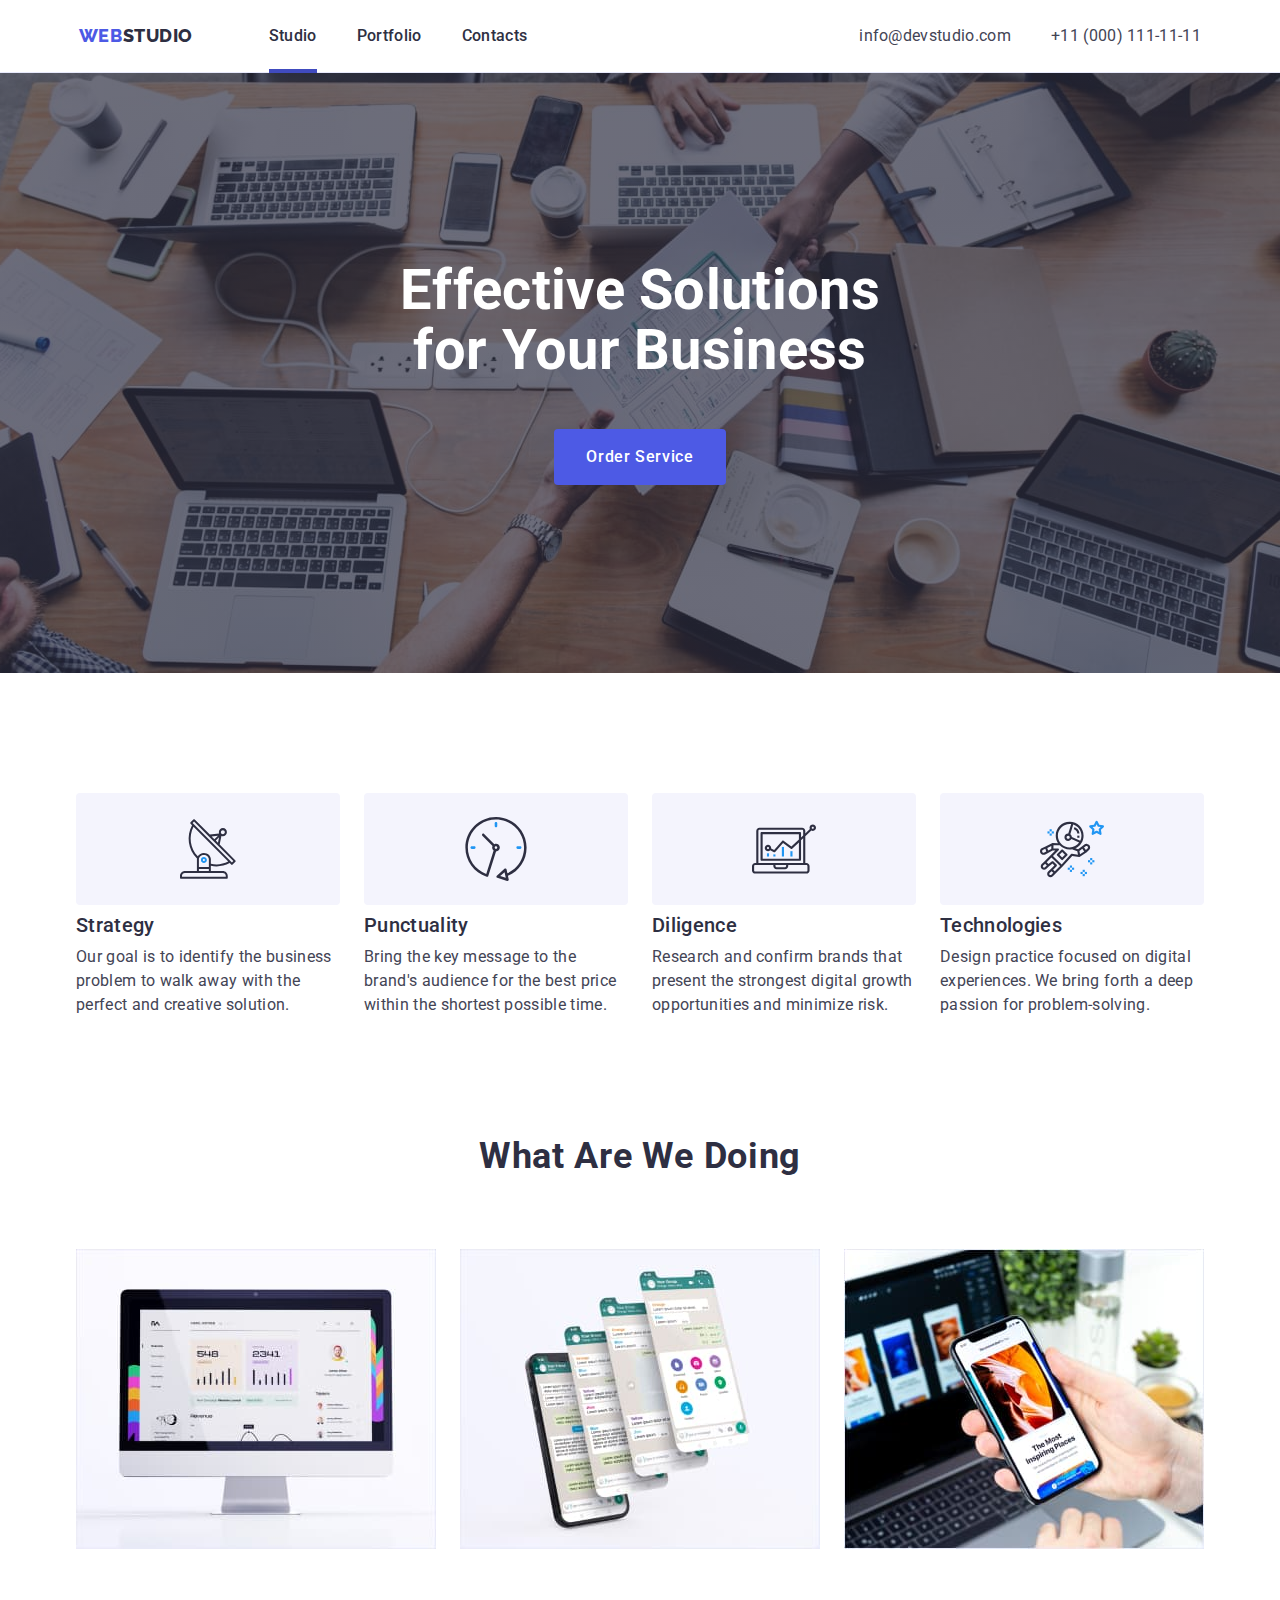
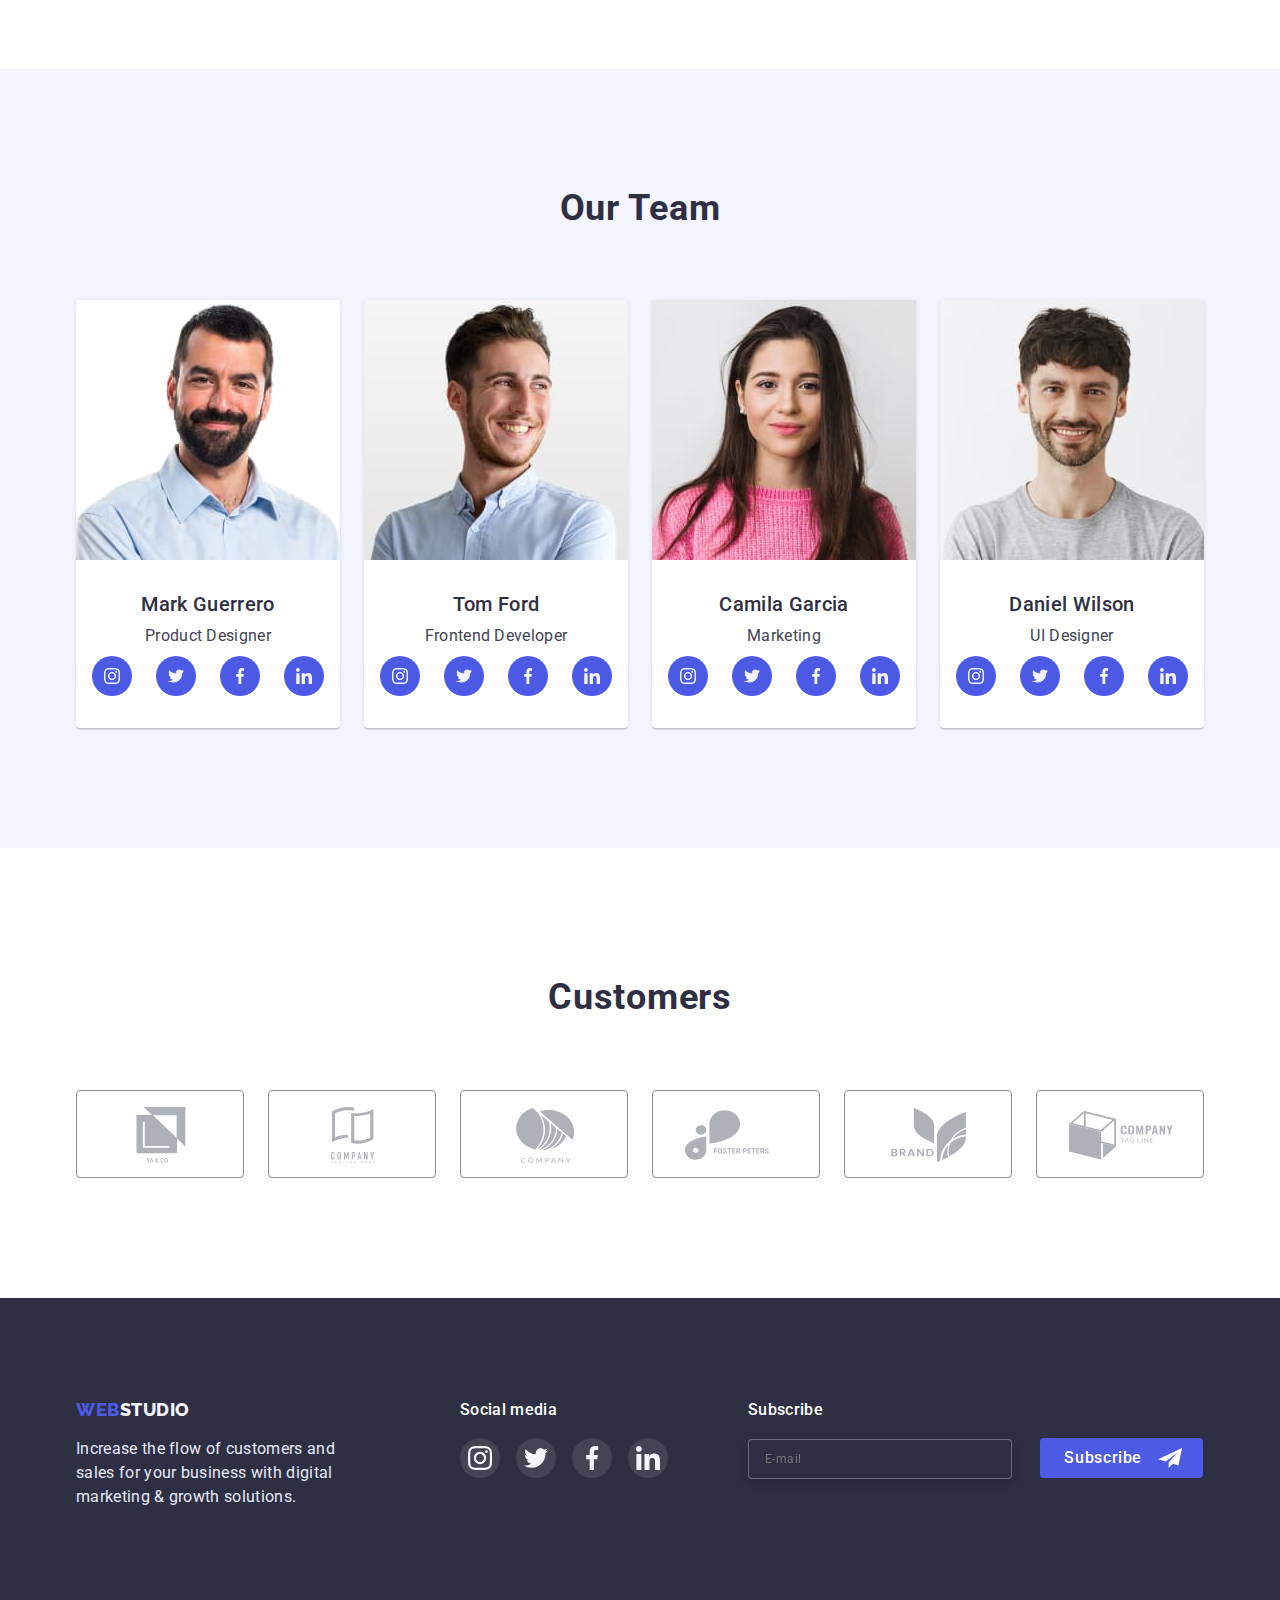
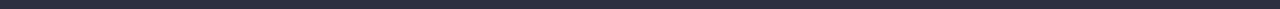
==== index.html @ ec8604c3 "1" ====
<!DOCTYPE html>
<html lang="en">

<head>
    <meta charset="UTF-8">
    <meta http-equiv="X-UA-Compatible" content="IE=edge">
    <meta name="viewport" content="width=device-width, initial-scale=1.0">
    <title>Document</title>
    <link rel="preconnect" href="https://fonts.googleapis.com">
    <link rel="preconnect" href="https://fonts.gstatic.com" crossorigin>
    <link href="https://fonts.googleapis.com/css2?family=Raleway:wght@800&family=Roboto:wght@400;500;700&display=swap"
        rel="stylesheet">
    <link rel="stylesheet" href="https://cdnjs.cloudflare.com/ajax/libs/modern-normalize/1.0.0/modern-normalize.min.css">        
    <link rel="stylesheet" href="./css/styles.css">
</head>

<body>
    <header class="header">
        <div class="container header-row">
            <nav class="nav-row">
                <a class="logo" href="./index.html">WEB<span class="black">STUDIO</span></a>
                <ul class="navig-row">
                    <li class="navig-offset">
                        <a class="navig linc-current" href="./index.html">Studio</a>
                    </li>
                    <li class="navig-offset">
                        <a class="navig" href="./portfolio.html">Portfolio</a>
                    </li>
                    <li class="navig-offset">
                        <a class="navig" href="">Contacts</a>
                    </li>
                </ul>
            </nav>
            <address>
                <ul class="contakts-row">
    
                    <li class="contacts-offset">
                        <a class="contakts" href="mailto:info@devstudio.com">info@devstudio.com</a>
                    </li>
    
                    <li class="contacts-offset">
                        <a class="contakts" href="tel:+110001111111">+11 (000) 111-11-11</a>
                    </li>
    
                </ul>
            </address>
        </div>
    </header>

    <main>
        <section class="section-order">
            <h1 class="title-h1">Effective Solutions<br> for Your Business</h1>
            <button data-modal-open type="button" class="button-order" >Order Service</button>
        </section>

        <section>
            <div class="container our-advantages">
                <h2 class="title-h2 invisible">Our Advantages</h2>
                <ul class="our-advantages-row">

                    <li class="our-advantages-offset">
                        <a class="our-advantages-picture">
                            <svg class="our-advantages-icon" width="59.72" height="64">
                                <use href="./images/icons.svg#icon-antenna-1"></use>
                            </svg>
                        </a>
                        <h3 class="title-h3">Strategy</h3>
                        <p class="text">Our goal is to identify the business problem to walk away with the perfect and creative solution.
                        </p>
                    </li>

                    <li class="our-advantages-offset">
                        <a class="our-advantages-picture">
                            <svg class="our-advantages-icon" width="64" height="64">
                                <use href="./images/icons.svg#icon-clock-1"></use>
                            </svg>
                        </a>
                        <h3 class="title-h3">Punctuality</h3>
                        <p class="text">Bring the key message to the brand's audience for the best price within the shortest possible
                            time.</p>
                    </li>

                    <li class="our-advantages-offset">
                        <a class="our-advantages-picture">
                            <svg class="our-advantages-icon" width="64" height="64">
                                <use href="./images/icons.svg#icon-diagram-1"></use>
                            </svg>
                        </a>
                        <h3 class="title-h3">Diligence</h3>
                        <p class="text">Research and confirm brands that present the strongest digital growth opportunities and minimize
                            risk.</p>
                    </li>

                    <li class="our-advantages-offset">
                        <a class="our-advantages-picture">
                            <svg class="our-advantages-icon" width="64" height="64">
                                <use href="./images/icons.svg#icon-astronaut-1"></use>
                            </svg>
                        </a>
                        <h3 class="title-h3">Technologies</h3>
                        <p class="text">Design practice focused on digital experiences. We bring forth a deep passion for
                            problem-solving.</p>
                    </li>

                </ul>
            </div>
        </section>
    
        <section>
            <div class="container">
                <h2 class="title-h2">What are we doing</h2>
                <ul class="doing-row">
                    <li class="doing-offset">
                        <img src="./images/21.jpg" alt="comp" width="360">
                    </li>
                    <li class="doing-offset">
                        <img src="./images/22.jpg" alt="mobile" width="360">
                    </li>
                    <li class="doing-offset">
                        <img src="./images/23.jpg" alt="comp_and_mobile" width="360">
                    </li>
                </ul>
            </div>
        </section>

        <section class="our-team-section">
            <div class="container our-team">
                <h2 class="title-h2">Our Team</h2>
                <ul class="our-team-row">
                    <li class="our-team-cards">
                        <img src="./images/31.jpg" alt="Mark_Guerrero" width="264">
                            <div class="our-team-text">
                                <h3 class="our-team-name">Mark Guerrero</h3>
                                <p class="profession">Product Designer</p>
                                <ul class="our-team-soc-net-row">

                                    <li class="our-team-soc-net">
                                        <a href="">
                                            <svg class="our-team-soc-net-icon" width="16" height="16">
                                                <use href="./images/icons.svg#icon-instagram-2"></use>
                                            </svg>                                            
                                        </a>
                                    </li>

                                    <li class="our-team-soc-net">
                                        <a href="">
                                            <svg class="our-team-soc-net-icon" width="16" height="16">
                                                <use href="./images/icons.svg#icon-twitter-1"></use>
                                            </svg>
                                        </a>
                                    </li>

                                    <li class="our-team-soc-net">
                                        <a href="">
                                            <svg class="our-team-soc-net-icon" width="" height="16">
                                                <use href="./images/icons.svg#icon-facebook-1"></use>
                                            </svg>
                                        </a>
                                    </li>

                                    <li class="our-team-soc-net">
                                        <a href="">
                                            <svg class="our-team-soc-net-icon" width="16" height="16">
                                                <use href="./images/icons.svg#icon-linkedin-1"></use>
                                            </svg>
                                        </a>
                                    </li>
                                </ul>
                            </div>
                    </li>

                    <li class="our-team-cards">
                        <img src="./images/32.jpg" alt="Tom_Ford" width="264">
                            <div class="our-team-text">
                                <h3 class="our-team-name">Tom Ford</h3>
                                <p  class="profession">Frontend Developer</p>
                                <ul class="our-team-soc-net-row">
                                
                                    <li class="our-team-soc-net">
                                        <a href="">
                                            <svg class="our-team-soc-net-icon" width="16" height="16">
                                                <use href="./images/icons.svg#icon-instagram-2"></use>
                                            </svg>
                                        </a>
                                    </li>
                                
                                    <li class="our-team-soc-net">
                                        <a href="">
                                            <svg class="our-team-soc-net-icon" width="16" height="16">
                                                <use href="./images/icons.svg#icon-twitter-1"></use>
                                            </svg>
                                        </a>
                                    </li>
                                
                                    <li class="our-team-soc-net">
                                        <a href="">
                                            <svg class="our-team-soc-net-icon" width="" height="16">
                                                <use href="./images/icons.svg#icon-facebook-1"></use>
                                            </svg>
                                        </a>
                                    </li>
                                
                                    <li class="our-team-soc-net">
                                        <a href="">
                                            <svg class="our-team-soc-net-icon" width="16" height="16">
                                                <use href="./images/icons.svg#icon-linkedin-1"></use>
                                            </svg>
                                        </a>
                                    </li>
                                </ul>
                            </div>
                    </li>

                    <li class="our-team-cards">
                        <img src="./images/33.jpg" alt="Camila_Garcia" width="264">
                            <div class="our-team-text">
                                <h3 class="our-team-name">Camila Garcia</h3>
                                <p  class="profession">Marketing</p>
                                <ul class="our-team-soc-net-row">
                                
                                    <li class="our-team-soc-net">
                                        <a href="">
                                            <svg class="our-team-soc-net-icon" width="16" height="16">
                                                <use href="./images/icons.svg#icon-instagram-2"></use>
                                            </svg>
                                        </a>
                                    </li>
                                
                                    <li class="our-team-soc-net">
                                        <a href="">
                                            <svg class="our-team-soc-net-icon" width="16" height="16">
                                                <use href="./images/icons.svg#icon-twitter-1"></use>
                                            </svg>
                                        </a>
                                    </li>
                                
                                    <li class="our-team-soc-net">
                                        <a href="">
                                            <svg class="our-team-soc-net-icon" width="" height="16">
                                                <use href="./images/icons.svg#icon-facebook-1"></use>
                                            </svg>
                                        </a>
                                    </li>
                                
                                    <li class="our-team-soc-net">
                                        <a href="">
                                            <svg class="our-team-soc-net-icon" width="16" height="16">
                                                <use href="./images/icons.svg#icon-linkedin-1"></use>
                                            </svg>
                                        </a>
                                    </li>
                                </ul>
                            </div>
                    </li>

                    <li class="our-team-cards">
                        <img src="./images/34.jpg" alt="Daniel_Wilson" width="264">
                            <div class="our-team-text">
                                <h3 class="our-team-name">Daniel Wilson</h3>
                                <p  class="profession">UI Designer</p>
                                <ul class="our-team-soc-net-row">
                                
                                    <li class="our-team-soc-net">
                                        <a href="">
                                            <svg class="our-team-soc-net-icon" width="16" height="16">
                                                <use href="./images/icons.svg#icon-instagram-2"></use>
                                            </svg>
                                        </a>
                                    </li>
                                
                                    <li class="our-team-soc-net">
                                        <a href="">
                                            <svg class="our-team-soc-net-icon" width="16" height="16">
                                                <use href="./images/icons.svg#icon-twitter-1"></use>
                                            </svg>
                                        </a>
                                    </li>
                                
                                    <li class="our-team-soc-net">
                                        <a href="">
                                            <svg class="our-team-soc-net-icon" width="" height="16">
                                                <use href="./images/icons.svg#icon-facebook-1"></use>
                                            </svg>
                                        </a>
                                    </li>
                                
                                    <li class="our-team-soc-net">
                                        <a href="">
                                            <svg class="our-team-soc-net-icon" width="16" height="16">
                                                <use href="./images/icons.svg#icon-linkedin-1"></use>
                                            </svg>
                                        </a>
                                    </li>
                                </ul>
                            </div>
                    </li>
                </ul>
            </div>
        </section>

        <section>
            <div class="container customers">
                <h2 class="title-h2">Customers</h2>
                <ul class="customers-row">
                    <li class="customers-company">
                        <a href="">
                            <svg class="customers-icon" width="70" height="70">
                                <use href="./images/icons.svg#icon-company1"></use>
                            </svg>                            
                        </a>
                    </li>

                    <li class="customers-company">
                        <a href="">
                            <svg class="customers-icon" width="70" height="70">
                                <use href="./images/icons.svg#icon-company2"></use>
                            </svg>
                        </a>
                    </li>

                    <li class="customers-company">
                        <a href="">
                            <svg class="customers-icon" width="70" height="70">
                                <use href="./images/icons.svg#icon-company3"></use>
                            </svg>
                        </a>
                    </li>

                    <li class="customers-company">
                        <a href="">
                            <svg class="customers-icon" width="70" height="70">
                                <use href="./images/icons.svg#icon-company4"></use>
                            </svg>
                        </a>
                    </li>

                    <li class="customers-company">
                        <a href="">
                            <svg class="customers-icon" width="70" height="70">
                                <use href="./images/icons.svg#icon-company5"></use>
                            </svg>
                        </a>
                    </li>

                    <li class="customers-company">
                        <a href="">
                            <svg class="customers-icon" width="70" height="70">
                                <use href="./images/icons.svg#icon-company6"></use>
                            </svg>
                        </a>
                    </li>
                </ul>

            </div>
        </section>
    </main>

    <footer class="footer">
        <div class="container footer-row">
            <div class="footer-block-logo">
                <a class="logo" href="./index.html">WEB<span class="wight">STUDIO</span></a>
                <p class="footer-text">Increase the flow of customers and sales for your business with digital marketing & growth solutions.</p>
            </div> 
            
            <div class="footer-block-media">
                <p class="footer-media-text">Social media</p>
                <ul class="footer-media-sigh-row">
                    <li class="footer-media-sigh">
                        <a href="">
                            <svg class="footer-media-icon" width="24" height="24">
                                <use href="./images/icons.svg#icon-instagram-2"></use>
                            </svg>
                        </a>
                    </li>
                    <li class="footer-media-sigh">
                        <a href="">
                            <svg class="footer-media-icon" width="24" height="24">
                                <use href="./images/icons.svg#icon-twitter-1"></use>
                            </svg>
                        </a>
                    </li>
                    <li class="footer-media-sigh">
                        <a href="">
                            <svg class="footer-media-icon" width="24" height="24">
                                <use href="./images/icons.svg#icon-facebook-1"></use>
                            </svg>
                        </a>
                    </li>
                    <li class="footer-media-sigh">
                        <a href="">
                            <svg class="footer-media-icon" width="24" height="24">
                                <use href="./images/icons.svg#icon-linkedin-1"></use>
                            </svg>
                        </a>
                    </li>
                </ul>
            </div>

            <div class="footer-subscribe">
                <p class="footer-media-text">Subscribe</p>
                <input type="text" name="user-e-mail" id="e-mail" class="subscribe-input" placeholder="E-mail">
                <button class="subscribe-button">
                    Subscribe
                    <svg class="footer-subscribe-icon" width="24" height="20">
                        <use href="./images/icons.svg#icon-send"></use>
                    </svg>                      
                </button> 

            </div>
        </div>
    </footer>
    
    <div data-modal class="backdrop is-hidden">
        <div class="modal">
            <button data-modal-close class="close-modal">
                <svg class="close-modal-icon" width="8" height="8">
                    <use href="./images/icons.svg#icon-close"></use>
                </svg>
            </button>
            <p class="modal-text">Leave your contacts and we will call you back</p>
            
            <form>
                <div class="form-field">
                    <label for="user-name" class="form-text-04">Name</label>
                    <div class="form-icon-relative">
                        <input type="text" name="user-name" id="user-name" class="form-frame" >
                        <svg class="form-icon" width="18" height="18">
                            <use href="./images/icons.svg#icon-person"></use>
                         </svg>
                    </div>
                </div>

                <div class="form-field">
                    <label for="phone" class="form-text-01">Phone</label>
                    <div class="form-icon-relative">
                        <input 
                            type="text" 
                            name="phone" 
                            id="phone" 
                            class="form-frame" 
                        >
                        <svg class="form-icon" width="17" height="17">
                            <use href="./images/icons.svg#icon-phone"></use>
                        </svg>
                    </div>
                </div>

                <div class="form-field">
                    <label for="email" class="form-text-01">Email</label>
                    <div class="form-icon-relative">
                        <input 
                            type="text" 
                            name="email" 
                            id="email" 
                            class="form-frame" 
                        >
                        <svg class="form-icon" width="19" height="19">
                            <use href="./images/icons.svg#icon-email"></use>
                        </svg>
                    </div>
                </div>

                <div  class="form-field">
                    <label for="comment" class="form-text-01">Comment</label>
                    <textarea  name="comment" id="comment" placeholder="Text input" class="comment-frame"></textarea>
                </div>

                <div class="checkbox-line">
                    <input class="checkbox" type="checkbox" name="consent" value="" id="consent" >
                    <span class="checkbox-custom"></span>
                    <label for="consent" class="form-text-checkbox">I accept the terms and conditions of the <a href="'" class="privacy-policy">Privacy Policy</a></label>
                </div>

                <button type="submit" class="modal-send">Send</button>
            </form>
        </div>
    </div>
    <script src="./js/modal.js"></script>
</body>
---- css/styles.css ----
*,
*::before,
*::after {
    box-sizing: border-box;
}

body {
    margin: 0;
    font-family: 'Roboto', sans-serif;
    color: #2E2F42;
    text-decoration: none;
    letter-spacing: 0.02em;
}

ul {
    margin: 0;
    padding: 0;
    list-style: none;
}

a {
    text-decoration: none;
}

h1, h2, h3, p {
    margin: 0;
}

img {
    display: block;
    max-width: 100%;
    height: auto;
}

textarea {
    resize: none;
}

:root {
    --basic-black: #2E2F42;
    --wight: #F4F4FD;
    --iris: #4D5AE5;
    --ocean: #404BBF;
    --wight-button: #FFFFFF;
    --gray: #434455;
    --wight-footer-text: #E7E9FC;
    --wight-modal: #FCFCFC;
    --gray-icon: #AFB1B8;
    --gray-border-icon: #8E8F99;
    --green: #31D0AA;
    --time_animation: 250ms cubic-bezier(0.4, 0, 0.2, 1);
    --text-checkbox: #757575;
}

.container {
    margin-right: auto;
    margin-left: auto;
    width: 1158px;
    padding-left: 15px;
    padding-right: 15px;
}

.black {
    color: var(--basic-black);
}

.wight {
    color: var(--wight);
}

.logo {
    /* margin-right: 76px; */
    color: var(--iris);
    font-family: 'Raleway', sans-serif;
    font-weight: 800;
    font-size: 18px;
    line-height: 1.3;
    letter-spacing: 0.03em;
}

.navig-row, 
.contakts-row,
.nav-row, 
.header-row  {
    display: flex;
}

.header-row {
    justify-content: center;
    margin-right: auto;
    margin-left: auto;
    padding:  24px 0;
}

.header {
    border-bottom-width: 1px;
    border-bottom-style: solid;
    border-bottom-color: var(--wight-footer-text);
}

.navig-row {
    margin-left: 76px;
}

.navig {
    color: var(--basic-black);
    font-weight: 500;
    font-size: 16px;
    line-height: 1.5;

    transition: color var(--time_animation);
}

.linc-current:after {
    content: '';
    display: block;
    width: 100%;
    height: 4px;
    background-color: var(--ocean);
    position: absolute;
    bottom: -25px;
}

.navig-offset {
    margin-right: 40px;
    position: relative;
}

.navig-offset:last-child {
    margin-right: 332px;
}
.contacts-offset {
    margin-right: 40px;
}

.contacts-offset:last-child {
    margin-right: 0px;
}

.navig:hover,
.navig:focus {
    color: var(--ocean);
    font-weight: 500;
    font-size: 16px;
    line-height: 1.5;
}

.contakts {
    color: var(--gray);
    font-style: normal;
    font-weight: 400;
    font-size: 16px;
    line-height: 1.5;
    letter-spacing: 0.02em;

    transition: color var(--time_animation);
}

.contakts:hover,
.contakts:focus {
    color: var(--ocean);
}

.section-order {
    height: 600px;
    max-width: 1440px;
    margin-left: auto;
    margin-right: auto;
    padding: 188px 0;
    background-image: linear-gradient(
        to bottom,
        rgba(46, 47, 66, 0.7),
        rgba(46, 47, 66, 0.7)),
        url(../images/11.jpg);
    background-size: cover;
    background-repeat: no-repeat;
    background-position: center;
    /* background: var(--basic-black); */

}

.title-h1 {
    text-align: center;
    text-decoration: none;
    color: var(--wight-button);
    font-weight: 700;
    font-size: 56px;
    line-height: 1.07;
}


.button-order {
    margin: 0 auto;
    display: block;
    margin-top: 48px;
    padding: 16px 32px;
    color: var(--wight-button);
    background-color: var(--iris);
    font-weight: 500;
    font-size: 16px;
    line-height: 1.5;
    letter-spacing: 0.04em;
    cursor: pointer;
    border-radius: 4px;
    border: none;

    transition: background-color var(--time_animation);
}

.button-order:hover,
.betton-order:focus {
    color: var(--wight-button);    
    background-color: var(--ocean);
    font-weight: 500;
    font-size: 16px;
    line-height: 1.5;
}

.our-advantages {
    padding-top: 120px;
    padding-bottom: 120px; 
}

.our-advantages-row {
    justify-content: center;     
    display: flex;
}

.our-advantages-offset {
    margin-right: 24px;
}

.our-advantages-offset:last-child {
    margin-right: 0px;
}

/* .our-advantages-offset::before {
    content: '';
    display: block;
    height: 112px;
    background-color:var(--wight);
    background-image: url(..);
    border-radius: 4px;
    margin-bottom: 8px;
} */

.our-advantages-picture {
    display: flex;
    background-color: var(--wight);    
    height: 112px;
    width: 264px;
    border-radius: 4px;
    margin-bottom: 8px;  
    justify-content: center;  
    padding-top: 24px;
    padding-bottom: 24px;    
}

/* .our-advantages-icon {
} */

.title-h2 {
    text-decoration: none;
    font-weight: 700;
    font-size: 36px;
    line-height: 1.1;
    letter-spacing: 0.02em;
    text-align: center;
    text-transform: capitalize;           
}

.invisible {
    position: absolute;
    width: 1px;
    height: 1px;
    margin: -1px;
    border: 0;
    padding: 0;

    white-space: nowrap;
    clip-path: inset(100%);
    clip: rect(0 0 0 0);
    overflow: hidden;
    /* display: none; */
    /* visibility: hidden; */
}

.doing-row {
    display: flex;
    justify-content: center;
    margin-top: 72px;
    margin-bottom: 120px;
}

.doing-offset {
    margin-right: 24px;
}

.doing-offset:last-child {
    margin-right: 0px;
}

.title-h3 {
    color: var(--basic-black);
    font-weight: 500;
    font-size: 20px;
    line-height: 1.2; 
}

.text {
    margin-top: 8px;
    width: 264px;
    color: var(--gray);
    font-size: 16px;
    line-height: 1.5;
    font-weight: 400;
    letter-spacing: 0.02em;
}

.our-team-section {
    background-color: var(--wight);
}

.our-team {
    padding-top: 120px;
    padding-bottom: 120px;
}

.our-team-row {
    display: flex;
    justify-content: center;
    margin-top: 72px;   
}

.our-team-cards {
    margin-right: 24px;    
    border-radius: 0px 0px 4px 4px;    
    background: var(--wight-button);
    box-shadow: 0px 1px 6px rgba(46, 47, 66, 0.08), 0px 1px 1px rgba(46, 47, 66, 0.16), 0px 2px 1px rgba(46, 47, 66, 0.08); 
}

.our-team-cards:last-child {
    margin-right: 0px;
}

.our-team-text {
    padding: 32px 16px;
}
.our-team-name {
    text-align: center;
    color: var(--basic-black);
    font-weight: 500;
    font-size: 20px;
    line-height: 1.2;
}

.profession {
    color: var(--gray);
    font-weight: 400;
    font-size: 16px;
    line-height: 1.5;
    text-align: center;
    letter-spacing: 0.02em;
    margin-top: 8px;
}

.our-team-soc-net-row {
    display: flex;
    margin-top: 8px;
}

.our-team-soc-net {
    display: flex;
    align-items: center;
    justify-content: center;   
    width: 40px;
    height: 40px;
    border-radius: 50%;
    background-color: var(--iris);
    margin-right: 24px;

    transition: background-color var(--time_animation);
}

.our-team-soc-net:hover,
.our-team-soc-net:focus {
    cursor: pointer;
    background-color: var(--ocean);
}

.our-team-soc-net:last-child {
    margin-right: 0px;
}

.our-team-soc-net-icon {
    display: table-cell;
    fill: var(--wight);
}

.customers {
    padding-top: 130px;
    padding-bottom: 120px;
}

.customers-row {
    display: flex;
    margin-top: 72px;
}

.customers-company {
    border: 1px solid var(--gray-border-icon);
    border-radius: 4px;
    height: 88px;
    width: 168px;
    padding: 16px 32px;
    margin-right: 24px;

    transition: border var(--time_animation);
}

.customers-company:last-child {
    margin-right: 0px;
}

.customers-company:hover,
.customers-company:focus,
.customers-company:hover svg,
.customers-company:focus svg {
    cursor: pointer;
    border-color: var(--ocean);
    fill: var(--ocean);
}

.customers-icon {
    fill: var(--gray-icon);
    height: 56px;
    width: 104px;

    transition: fill var(--time_animation);
}

.footer {
    background-color: var(--basic-black);
}

.footer-row {
    display: flex;
    padding-top: 100px;
}

.footer-block-logo {
    padding-bottom: 100px; 
    margin-right: 120px; 
}

.footer-text {
    width: 264px;
    margin-top: 16px;
    color: var(--wight-footer-text);
    font-weight: 400;
    font-size: 16px;
    line-height: 1.5;
    letter-spacing: 0.02em;
}

.footer-block-media {
}

.footer-media-text {
    margin-top: 0;
    margin-bottom: 16px;    
    font-weight: 500;
    font-size: 16px;
    line-height: 1.5;
    letter-spacing: 0.02em;
    color: var(--wight-button);
}

.footer-media-sigh-row {
    display: flex;
}

.footer-media-sigh {
    background-color: var(--gray);
    width: 40px;
    height: 40px;
    border-radius: 50%;
    padding-top: 8px;
    margin-right: 16px;

    transition: background-color var(--time_animation);
}

.footer-media-sigh:last-child {
    margin-right: 0px;
}
.footer-media-icon {
    display: table-cell;
    fill: var(--wight);
    margin-left: auto;
    margin-right: auto;
}

.footer-media-sigh:hover,
.footer-media-sigh:focus {
    background-color: var(--green);
}

.footer-subscribe {
    padding-left: 80px;
}

.subscribe-input {
    height: 40px;
    width: 264px;
    padding-left: 16px;
    border: 1px solid rgba(255, 255, 255, 0.3);
    filter: drop-shadow(0px 4px 4px rgba(0, 0, 0, 0.15));
    border-radius: 4px;
    background-color: var(--basic-black);
    font-weight: 400;
    font-size: 12px;
    line-height: 1.5;
    letter-spacing: 0.04em;
    color: rgba(255, 255, 255, 0.6);

    transition: border var(--time_animation);
}

.subscribe-input:hover,
.subscribe-input:focus-within {
    cursor: pointer;
    outline: none;
    border: 1px solid var(--iris);
}

.subscribe-button {
    width: 163px;
    height: 40px;
    font-weight: 500;
    font-size: 16px;
    line-height: 1.5;
    letter-spacing: 0.04em; 
    margin-left: 24px;
    border-radius: 4px;
    border: none;
    padding: 0px 24px;
    text-align: start;
        
    background-color: var(--iris);
    color: var(--wight-button);

    transition: background-color var(--time_animation);
}

.footer-subscribe-icon {
    position: absolute;
    margin-left: 16px;
    margin-top: 2px;
}

.subscribe-button:hover,
.subscribe-button:focus {
    cursor: pointer;
    background-color: var(--ocean);
}


.title {
    color: var(--basic-black);
    font-weight: 500;
    font-size: 20px;
    line-height: 1.2;
}

.unline {
   text-decoration: none;
}

.button-filter {
    display: flex;
    justify-content: center;
    margin-top: 96px;
    margin-bottom: 72px;
}

.button-filter-row {
    display: flex;
}

.button {
    padding: 12px 24px; 
    color: var(--iris); 
    background-color: var(--wight);  
    font-weight: 500;
    font-size: 16px;
    line-height: 1.5;
    letter-spacing: 0.04em;
    cursor: pointer;
    border: 1px solid var(--wight-footer-text);
    border-radius: 4px;

    transition: background-color var(--time_animation);
}

.offset {
    margin-right: 24px;
}

.offset:last-child {
    margin-right: 0px;
}

.button:hover,
.button:focus {
    color: var(--wight-button);    
    background-color: var(--ocean);
    font-weight: 500;
    font-size: 16px;
    line-height: 1.5;
}

.filter-row {
    display: flex;
    flex-wrap: wrap;
    justify-content: center;
    margin-right: auto;
    margin-left: auto;
    margin-bottom: 120px;
}

.filter-cards {
    /* position: relative; */
    margin-right: 24px;
    margin-bottom: 48px;
    width: 360px;
    border: 1px solid var(--wight-footer-text);
}

.filter-cards:nth-last-child(-n + 3) {
    margin-bottom: 0px;
}

.filter-cards:nth-child(3n) {
    margin-right: 0px;
}

.overlay-animation {
    position: relative;
    overflow: hidden;    
}

.overlay {
    position: absolute;
    transform: translateY(100%);
    background-color: var(--iris);
    /* top: 0; */
    height: 100%;
    font-weight: 400;
    font-size: 16px;
    line-height: 1,5;
    letter-spacing: 0.02em;
    color: var(--wight);
    padding-left: 32px;
    padding-right: 31px;
    padding-top: 40px;

    opacity: 0;
    transition: transform var(--time_animation),
    opacity var(--time_animation);
}

.filter-cards-text {
    padding-top: 32px;
    padding-bottom: 32px;
    padding-left: 16px;
}

.filter-cards-content {
    color: var(--basic-black);
    font-weight: 500;
    font-size: 20px;
    line-height: 1.2;
}

.filter-cards:hover,
.filter-cards:focus,
.filter-cards:hover .overlay,
.filter-cards:focus .overlay {
    box-shadow: 0px 1px 6px rgba(46, 47, 66, 0.08), 0px 1px 1px rgba(46, 47, 66, 0.16), 0px 2px 1px rgba(46, 47, 66, 0.08);
    opacity: 1;
    transform: translateY(0%);
    top: 0;
}

.filter {
    margin-top: 8px;
    color: var(--gray);
    font-size: 16px;
    line-height: 1.5;
    letter-spacing: 0.02em;
}

/* центрування {
    display: flex;
    justify-content: center;
    align-items: center;
} */

.backdrop {
    position: fixed;
    top: 0;
    width: 100%;
    height: 100%;
    background-color: rgba(46, 47, 66, 0.4);
}

.backdrop.is-hidden {
    opacity: 0;
    pointer-events: none;
}

.modal {
    position: absolute;
    top: 50%;
    left: 50%;
    transform: translate(-50%, -50%);    

    width: 408px;
    height: 584px;
    background-color: var(--wight-modal);
    box-shadow: 0px 1px 1px rgba(0, 0, 0, 0.14), 0px 1px 3px rgba(0, 0, 0, 0.12), 0px 2px 1px rgba(0, 0, 0, 0.2);
    border-radius: 4px;
    padding: 24px 24px;
}

.close-modal {
    position: absolute;
    border-radius: 50%;
    border: 1px solid rgba(0, 0, 0, 0.1);
    background-color: var(--wight-footer-text);
    width: 24px;
    height: 24px;
    margin-left: 336px;
    /* margin-top: 24px; */

    transition: background-color var(--time_animation);
}

.close-modal-icon {
    fill: black;

    transition: fill var(--time_animation);
}

.close-modal:hover,
.close-modal:focus {
    cursor: pointer;
    background-color: var(--ocean);
    border: none;
}

.close-modal:hover svg,
.close-modal:focus svg {
    fill: var(--wight);
}

.modal-text {
    font-weight: 500;
    font-size: 16px;
    line-height: 1.5;
    text-align: center;
    letter-spacing: 0.02em;
    color: var(--basic-black);
    padding-top: 48px;
    margin-bottom: 16px;
}

.form-field {
    display: flex;
    flex-direction: column;
}

.form-field input {
    margin: 0 0;
}

.form-field textarea::placeholder {
    font-weight: 400;
    font-size: 12px;
    line-height: 1.16;
    letter-spacing: 0.04em;
    color: rgba(117, 117, 117, 0.5);
}

.form-text-04 {
    font-weight: 400;
    font-size: 12px;
    line-height: 1.16;
    letter-spacing: 0.04em;
    color: var(--gray-border-icon);
    margin-bottom: 4px;
    /* margin-top: 8px;     */
}

.form-text-01 {
    font-weight: 400;
    font-size: 12px;
    line-height: 1.16;
    letter-spacing: 0.01em;
    color: var(--gray-border-icon);
    margin-bottom: 4px;
    margin-top: 8px;
}

.form-icon-relative {
    display: flex;
    flex-direction: column;
    position: relative;
}

.form-frame {
    /* position: relative;       */
    border: 1px solid rgba(33, 33, 33, 0.2);
    border-radius: 4px; 
    height: 40px;
    padding-left: 38px;

    transition: border var(--time_animation);
}

.form-icon {
    position: absolute;
    fill: var(--basic-black);
    /* top: 50%; */
    transform: translateY(50%);
    margin-left: 19px;

    transition: fill var(--time_animation);
}

.comment-frame {
    height: 120px;
    border: 1px solid rgba(33, 33, 33, 0.2);
    border-radius: 4px;
    margin-bottom: 8px;
    padding-top: 8px;
    padding-left: 16px;

    transition: border var(--time_animation);
}

.comment-frame:hover {
    cursor: pointer;
    border: 1px solid var(--iris);
}

.comment-frame:focus-within {
    outline: none;
    /* cursor: pointer; */
    border: 1px solid var(--iris);
}

.form-frame:hover,
.form-frame:focus-within {
    outline: none;
    cursor: pointer;
    border: 1px solid var(--iris);
}

.form-field:hover svg,
.form-field:focus svg {
    fill: var(--iris)
}

.modal-send {
    display: flex;
    align-items: center;
    text-align: center; 
    justify-content: center;
    width: 169px;
    height: 56px;

    font-weight: 500;
    font-size: 16px;
    line-height: 24px;
    letter-spacing: 0.04em;
    color: var(--wight-button);
    
    margin-left: auto;
    margin-right: auto;
    background: var(--iris);
    box-shadow: 0px 4px 4px rgba(0, 0, 0, 0.15);
    border-radius: 4px;
    border: none;

    margin-top: 24px;
    transition: background var(--time_animation);
}

.modal-send:hover,
.modal-send:focus {
    background: var(--ocean);
}

.privacy-policy {
    color: var(--iris);
    text-decoration: underline;
}

.form-text-checkbox {
    font-weight: 400;
    font-size: 12px;
    line-height: 1.16;
    letter-spacing: 0.04em;
    color: var(--text-checkbox);
}

.checkbox-line input[type="checkbox"] {
    width: 16px;
    height: 16px;
    margin-right: 8px;
}

.checkbox-line {
    display: flex;
    align-items: center;
}

.checkbox {
    position: absolute;
    appearance: none;
}

.checkbox-custom {
    content: '';
    display: inline-block;
    width: 16px;
    height: 16px;
    border: 1.25px solid #2E2F42;
    border-radius: 2px;
    margin-right: 8px;
}

.checkbox:checked+.checkbox-custom,
.checkbox-custom:checked {
    cursor: pointer;
    background-color: var(--ocean);
    background-image: url(../images/Property\ 1=click.svg);
    background-size: contain;
    background-origin: border-box;
    border-color: var(--ocean);
}

.checkbox:hover,
.checkbox:focus,
.form-text-checkbox:hover,
.form-text-checkbox:focus,
.modal-send:hover {
    cursor: pointer;
}
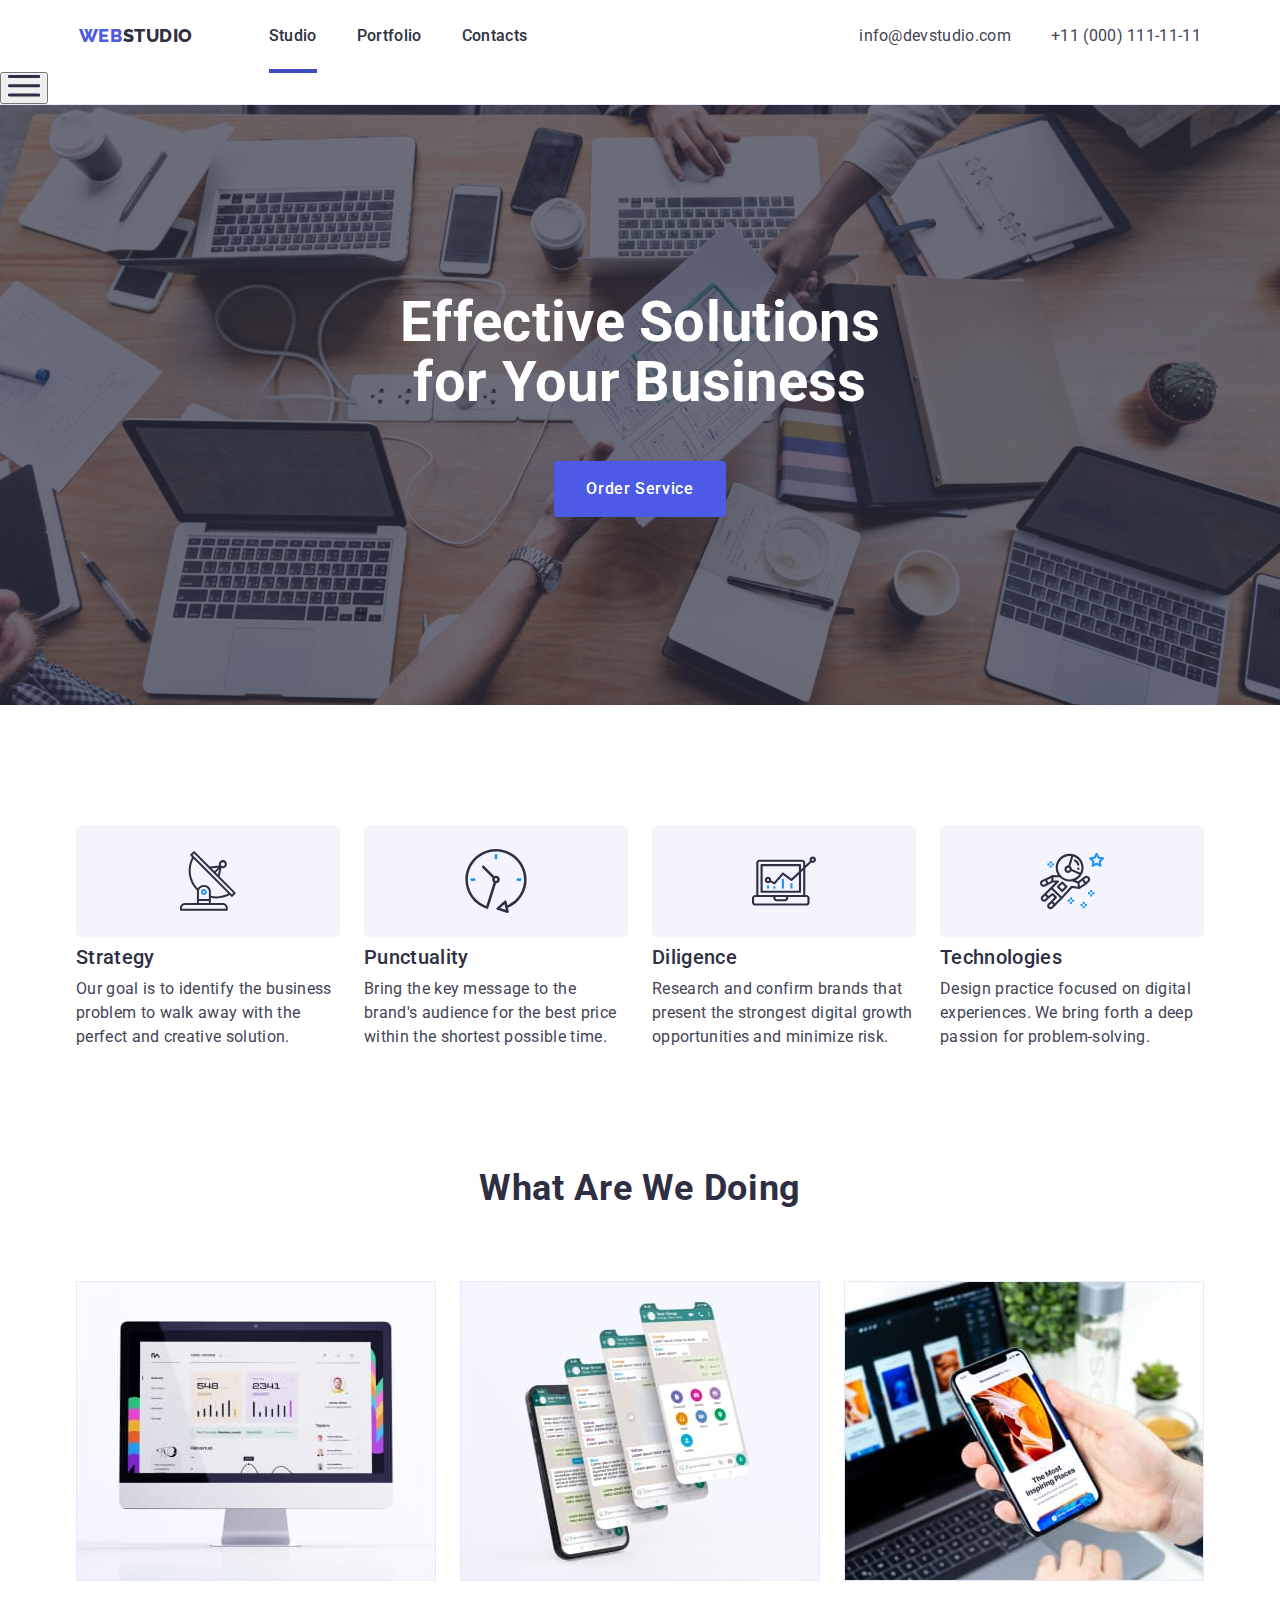
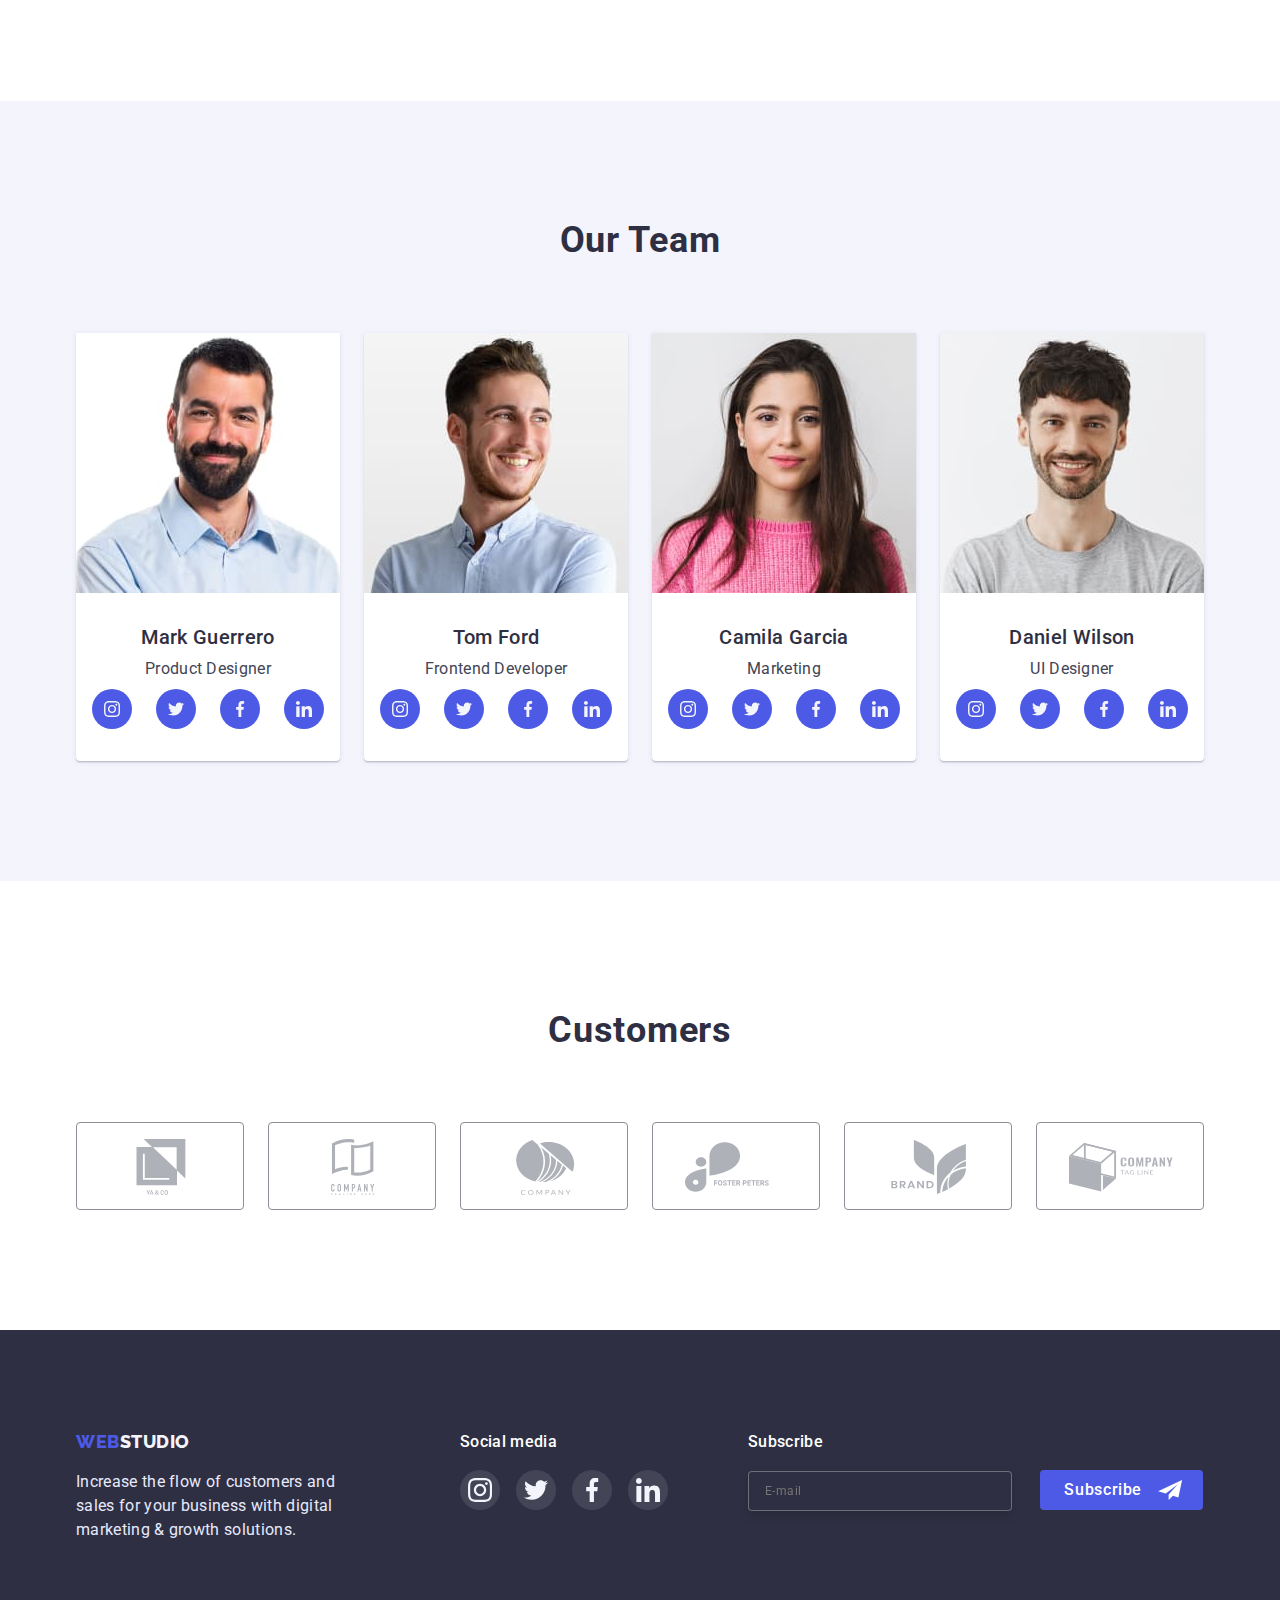
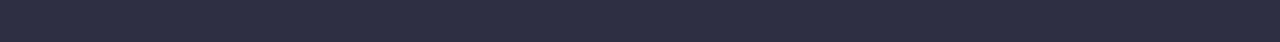
==== commit 89912448: "2" ====
--- a/index.html
+++ b/index.html
@@ -4,7 +4,7 @@
 <head>
     <meta charset="UTF-8">
     <meta http-equiv="X-UA-Compatible" content="IE=edge">
-    <meta name="viewport" content="width=device-width, initial-scale=1.0">
+    <meta name="viewport" content="width=device-width, initial-scale=1.0">   
     <title>Document</title>
     <link rel="preconnect" href="https://fonts.googleapis.com">
     <link rel="preconnect" href="https://fonts.gstatic.com" crossorigin>
@@ -21,13 +21,13 @@
                 <a class="logo" href="./index.html">WEB<span class="black">STUDIO</span></a>
                 <ul class="navig-row">
                     <li class="navig-offset">
-                        <a class="navig linc-current" href="./index.html">Studio</a>
+                        <a class="navig linc-current hidden" href="./index.html">Studio</a>
                     </li>
                     <li class="navig-offset">
-                        <a class="navig" href="./portfolio.html">Portfolio</a>
+                        <a class="navig hidden" href="./portfolio.html">Portfolio</a>
                     </li>
                     <li class="navig-offset">
-                        <a class="navig" href="">Contacts</a>
+                        <a class="navig hidden" href="">Contacts</a>
                     </li>
                 </ul>
             </nav>
@@ -35,16 +35,22 @@
                 <ul class="contakts-row">
     
                     <li class="contacts-offset">
-                        <a class="contakts" href="mailto:info@devstudio.com">info@devstudio.com</a>
+                        <a class="contakts hidden" href="mailto:info@devstudio.com">info@devstudio.com</a>
                     </li>
     
                     <li class="contacts-offset">
-                        <a class="contakts" href="tel:+110001111111">+11 (000) 111-11-11</a>
+                        <a class="contakts hidden" href="tel:+110001111111">+11 (000) 111-11-11</a>
                     </li>
     
                 </ul>
             </address>
         </div>
+        <button class="hidden-tablet" type="menu-button">
+            <svg class="hidden-tablet" width="32px" height="22px"
+                 aria-label="">
+                <use class="icon-boorger" href="./images/charm_menu-hamburger (2).svg"></use>
+            </svg>
+        </button>
     </header>
 
     <main>
@@ -55,12 +61,12 @@
 
         <section>
             <div class="container our-advantages">
-                <h2 class="title-h2 invisible">Our Advantages</h2>
+                <h2 class="title-h2 invisible hidden">Our Advantages</h2>
                 <ul class="our-advantages-row">
 
                     <li class="our-advantages-offset">
                         <a class="our-advantages-picture">
-                            <svg class="our-advantages-icon" width="59.72" height="64">
+                            <svg class="our-advantages-icon hidden" width="59.72" height="64">
                                 <use href="./images/icons.svg#icon-antenna-1"></use>
                             </svg>
                         </a>
@@ -71,7 +77,7 @@
 
                     <li class="our-advantages-offset">
                         <a class="our-advantages-picture">
-                            <svg class="our-advantages-icon" width="64" height="64">
+                            <svg class="our-advantages-icon hidden" width="64" height="64">
                                 <use href="./images/icons.svg#icon-clock-1"></use>
                             </svg>
                         </a>
@@ -82,7 +88,7 @@
 
                     <li class="our-advantages-offset">
                         <a class="our-advantages-picture">
-                            <svg class="our-advantages-icon" width="64" height="64">
+                            <svg class="our-advantages-icon hidden" width="64" height="64">
                                 <use href="./images/icons.svg#icon-diagram-1"></use>
                             </svg>
                         </a>
@@ -93,7 +99,7 @@
 
                     <li class="our-advantages-offset">
                         <a class="our-advantages-picture">
-                            <svg class="our-advantages-icon" width="64" height="64">
+                            <svg class="our-advantages-icon hidden" width="64" height="64">
                                 <use href="./images/icons.svg#icon-astronaut-1"></use>
                             </svg>
                         </a>
@@ -107,7 +113,7 @@
         </section>
     
         <section>
-            <div class="container">
+            <div class="container hidden">
                 <h2 class="title-h2">What are we doing</h2>
                 <ul class="doing-row">
                     <li class="doing-offset">
@@ -358,7 +364,7 @@
     <footer class="footer">
         <div class="container footer-row">
             <div class="footer-block-logo">
-                <a class="logo" href="./index.html">WEB<span class="wight">STUDIO</span></a>
+                <a class="logo footer-logo" href="./index.html">WEB<span class="wight">STUDIO</span></a>
                 <p class="footer-text">Increase the flow of customers and sales for your business with digital marketing & growth solutions.</p>
             </div> 
             
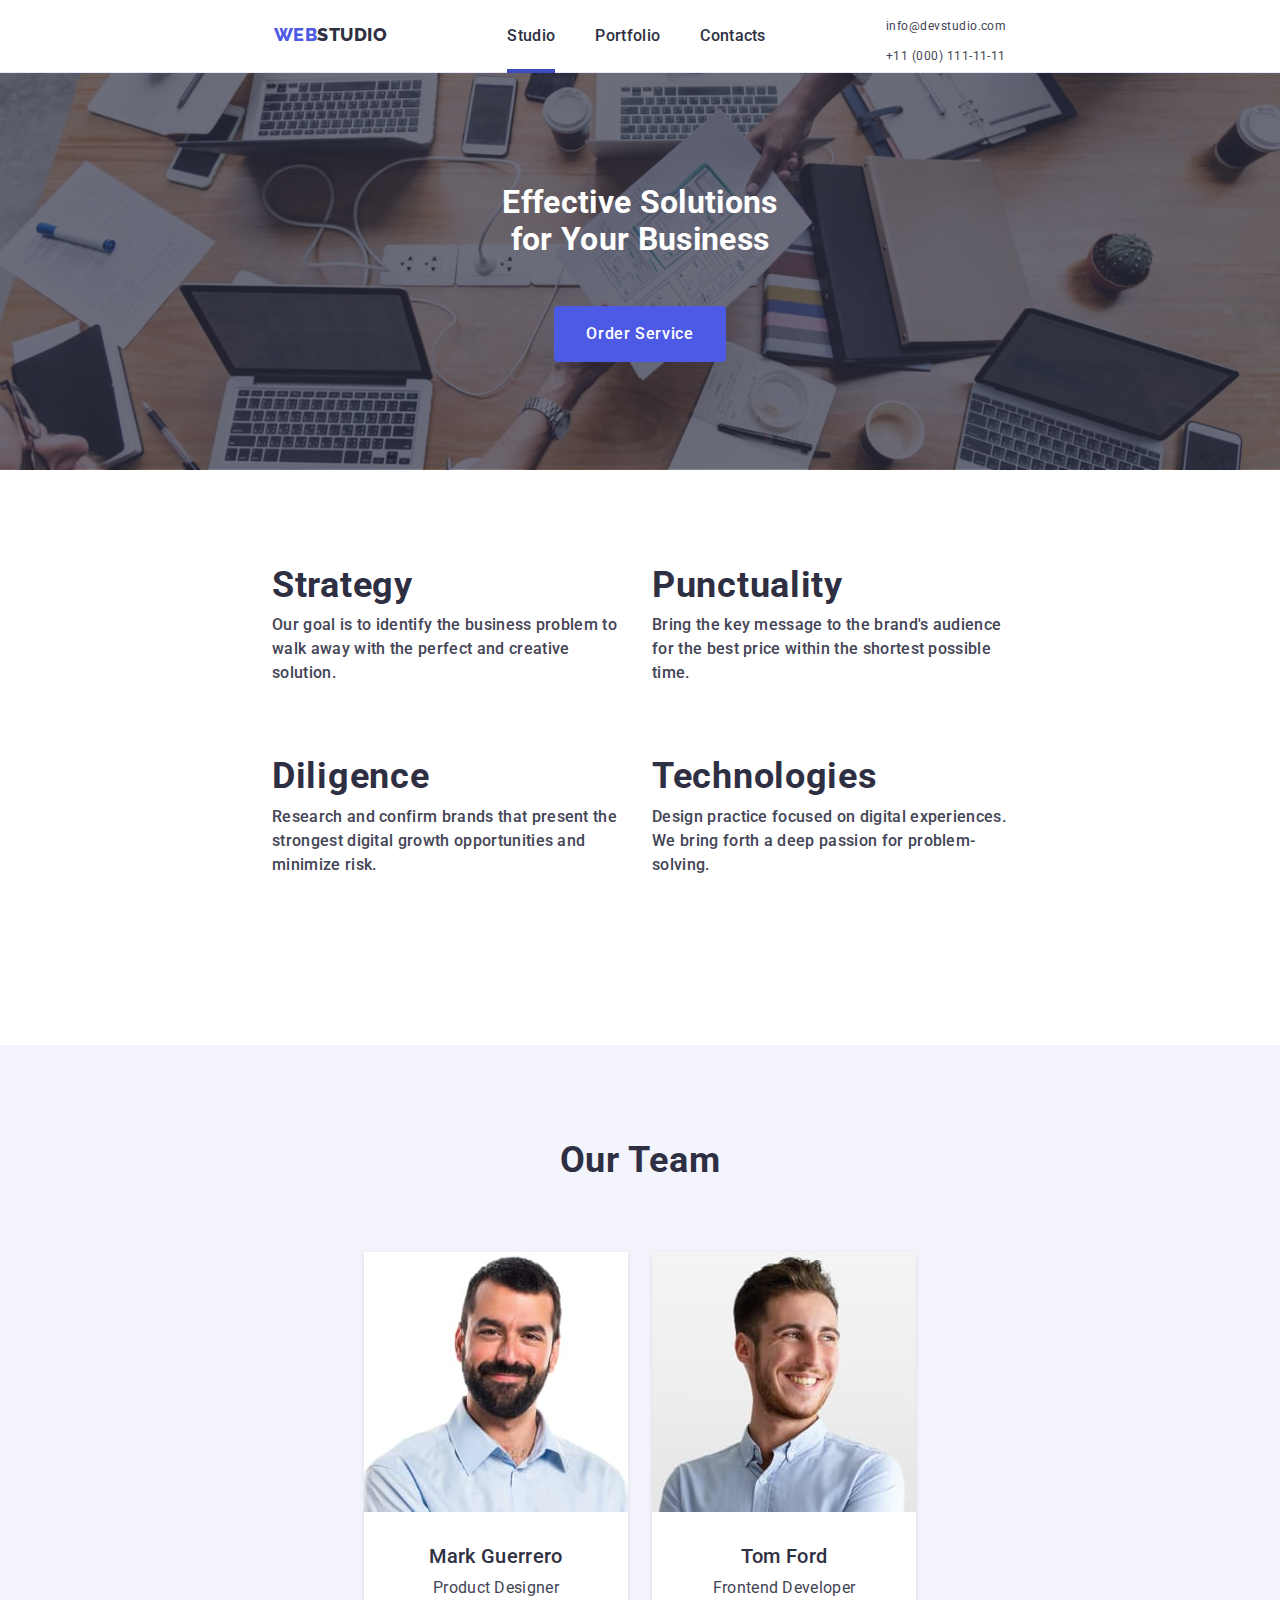
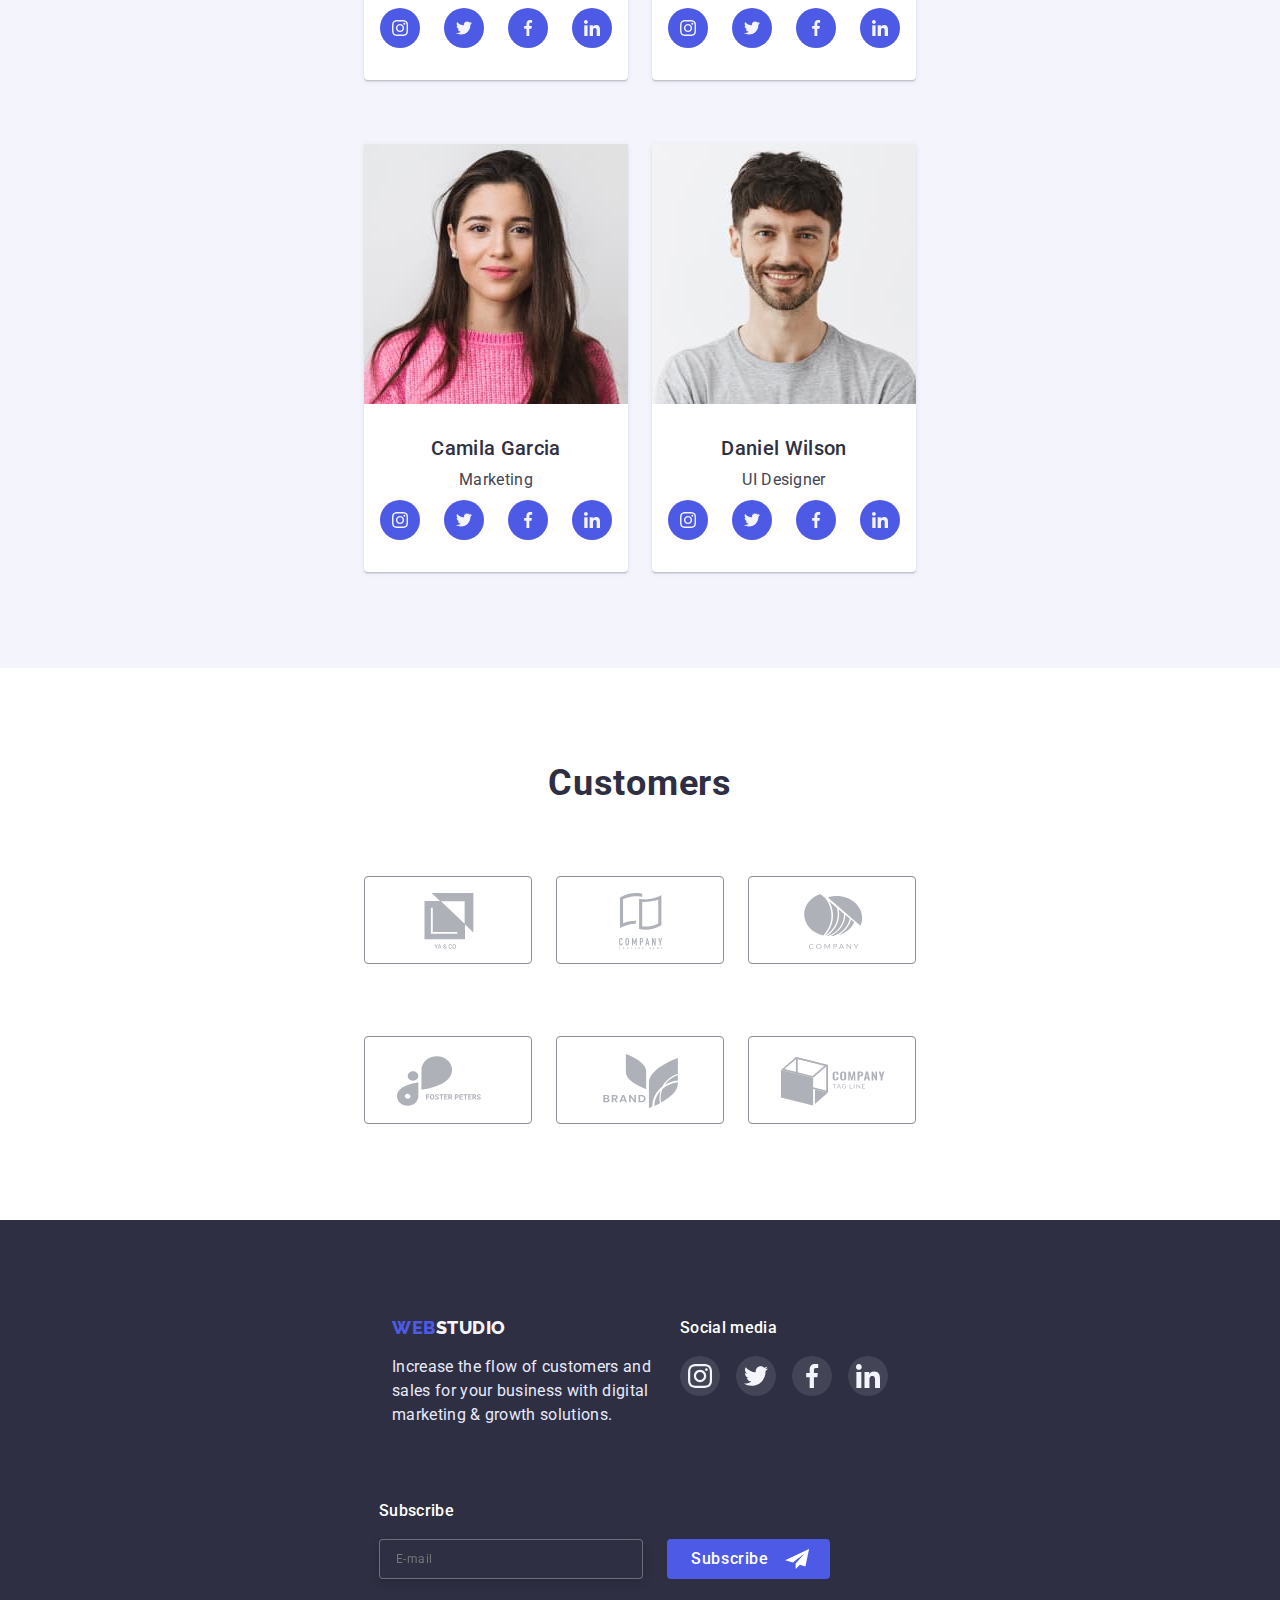
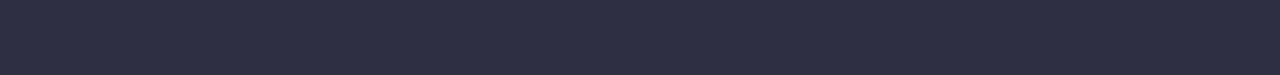
==== commit 596a204d: "3" ====
--- a/index.html
+++ b/index.html
@@ -45,10 +45,10 @@
                 </ul>
             </address>
         </div>
-        <button class="hidden-tablet" type="menu-button">
+        <button data-modal2-open class="hidden-tablet" type="menu-button">
             <svg class="hidden-tablet" width="32px" height="22px"
                  aria-label="">
-                <use class="icon-boorger" href="./images/charm_menu-hamburger (2).svg"></use>
+                <use class="icon-boorger" href="./images/icons.svg#icon-menu"></use>
             </svg>
         </button>
     </header>
@@ -363,48 +363,52 @@
 
     <footer class="footer">
         <div class="container footer-row">
-            <div class="footer-block-logo">
-                <a class="logo footer-logo" href="./index.html">WEB<span class="wight">STUDIO</span></a>
-                <p class="footer-text">Increase the flow of customers and sales for your business with digital marketing & growth solutions.</p>
-            </div> 
-            
-            <div class="footer-block-media">
-                <p class="footer-media-text">Social media</p>
-                <ul class="footer-media-sigh-row">
-                    <li class="footer-media-sigh">
-                        <a href="">
-                            <svg class="footer-media-icon" width="24" height="24">
-                                <use href="./images/icons.svg#icon-instagram-2"></use>
-                            </svg>
-                        </a>
-                    </li>
-                    <li class="footer-media-sigh">
-                        <a href="">
-                            <svg class="footer-media-icon" width="24" height="24">
-                                <use href="./images/icons.svg#icon-twitter-1"></use>
-                            </svg>
-                        </a>
-                    </li>
-                    <li class="footer-media-sigh">
-                        <a href="">
-                            <svg class="footer-media-icon" width="24" height="24">
-                                <use href="./images/icons.svg#icon-facebook-1"></use>
-                            </svg>
-                        </a>
-                    </li>
-                    <li class="footer-media-sigh">
-                        <a href="">
-                            <svg class="footer-media-icon" width="24" height="24">
-                                <use href="./images/icons.svg#icon-linkedin-1"></use>
-                            </svg>
-                        </a>
-                    </li>
-                </ul>
+            <div class="footer-row2">
+                <div class="footer-block-logo">
+                    <a class="logo footer-logo" href="./index.html">WEB<span class="wight">STUDIO</span></a>
+                    <p class="footer-text">Increase the flow of customers and sales for your business with digital marketing & growth solutions.</p>
+                </div> 
+                
+                <div class="footer-block-media">
+                    <p class="footer-media-text">Social media</p>
+                    <ul class="footer-media-sigh-row">
+                        <li class="footer-media-sigh">
+                            <a href="">
+                                <svg class="footer-media-icon" width="24" height="24">
+                                    <use href="./images/icons.svg#icon-instagram-2"></use>
+                                </svg>
+                            </a>
+                        </li>
+                        <li class="footer-media-sigh">
+                            <a href="">
+                                <svg class="footer-media-icon" width="24" height="24">
+                                    <use href="./images/icons.svg#icon-twitter-1"></use>
+                                </svg>
+                            </a>
+                        </li>
+                        <li class="footer-media-sigh">
+                            <a href="">
+                                <svg class="footer-media-icon" width="24" height="24">
+                                    <use href="./images/icons.svg#icon-facebook-1"></use>
+                                </svg>
+                            </a>
+                        </li>
+                        <li class="footer-media-sigh">
+                            <a href="">
+                                <svg class="footer-media-icon" width="24" height="24">
+                                    <use href="./images/icons.svg#icon-linkedin-1"></use>
+                                </svg>
+                            </a>
+                        </li>
+                    </ul>
+                </div>
             </div>
 
             <div class="footer-subscribe">
-                <p class="footer-media-text">Subscribe</p>
-                <input type="text" name="user-e-mail" id="e-mail" class="subscribe-input" placeholder="E-mail">
+                <div>
+                    <p class="footer-media-text">Subscribe</p>
+                    <input type="text" name="user-e-mail" id="e-mail" class="subscribe-input" placeholder="E-mail">
+                </div>
                 <button class="subscribe-button">
                     Subscribe
                     <svg class="footer-subscribe-icon" width="24" height="20">
@@ -482,4 +486,43 @@
         </div>
     </div>
     <script src="./js/modal.js"></script>
+
+
+    <div data-modal2 class="backdrop2 is-hidden">
+        <div class="mob-modal">
+            <button data-modal2-close class="close-modal2">
+                <svg class="close-modal2-icon" width="8" height="8">
+                    <use href="./images/icons.svg#icon-close"></use>
+                </svg>
+            </button>
+
+            <ul class="mob-navig">
+                <li class="mob-navig-offset">
+                    <a class="mob-navig" href="./index.html">Studio</a>
+                </li>
+                    <li class="mob-navig-offset">
+                        <a class="mob-navig" href="./portfolio.html">Portfolio</a>
+                    </li>
+                    <li class="mob-navig-offset">
+                        <a class="mob-navig active" href="">Contacts</a>
+                    </li>
+            </ul>
+                </nav>
+                <address>
+                    <ul class="">
+
+                        <li class="mob-contacts-offset">
+                            <a class="mob-fon" href="tel:+110001111111">+11 (000) 111-11-11</a>
+                        </li>
+                
+                        <li class="">
+                            <a class="mob-mail" href="mailto:info@devstudio.com">info@devstudio.com</a>
+                        </li>  
+
+                    </ul>
+        </div>
+    </div>
+    <script src="./js/modal2.js"></script>
+
+
 </body>
--- a/css/styles.css
+++ b/css/styles.css
@@ -22,7 +22,10 @@
     text-decoration: none;
 }
 
-h1, h2, h3, p {
+h1,
+h2,
+h3,
+p {
     margin: 0;
 }
 
@@ -54,20 +57,19 @@
 
 .container {
     margin-right: auto;
-    margin-left: auto;
-    width: 1158px;
+    margin-left: auto;        
     padding-left: 15px;
-    padding-right: 15px;
+    padding-right: 15px;    
 }
 
 .black {
     color: var(--basic-black);
 }
-
+    
 .wight {
     color: var(--wight);
 }
-
+    
 .logo {
     /* margin-right: 76px; */
     color: var(--iris);
@@ -78,99 +80,18 @@
     letter-spacing: 0.03em;
 }
 
-.navig-row, 
-.contakts-row,
-.nav-row, 
-.header-row  {
-    display: flex;
-}
-
-.header-row {
-    justify-content: center;
-    margin-right: auto;
-    margin-left: auto;
-    padding:  24px 0;
-}
-
 .header {
     border-bottom-width: 1px;
     border-bottom-style: solid;
     border-bottom-color: var(--wight-footer-text);
 }
 
-.navig-row {
-    margin-left: 76px;
-}
-
-.navig {
-    color: var(--basic-black);
-    font-weight: 500;
-    font-size: 16px;
-    line-height: 1.5;
-
-    transition: color var(--time_animation);
-}
-
-.linc-current:after {
-    content: '';
-    display: block;
-    width: 100%;
-    height: 4px;
-    background-color: var(--ocean);
-    position: absolute;
-    bottom: -25px;
-}
-
-.navig-offset {
-    margin-right: 40px;
-    position: relative;
-}
-
-.navig-offset:last-child {
-    margin-right: 332px;
-}
-.contacts-offset {
-    margin-right: 40px;
-}
-
-.contacts-offset:last-child {
-    margin-right: 0px;
-}
-
-.navig:hover,
-.navig:focus {
-    color: var(--ocean);
-    font-weight: 500;
-    font-size: 16px;
-    line-height: 1.5;
-}
-
-.contakts {
-    color: var(--gray);
-    font-style: normal;
-    font-weight: 400;
-    font-size: 16px;
-    line-height: 1.5;
-    letter-spacing: 0.02em;
-
-    transition: color var(--time_animation);
-}
-
-.contakts:hover,
-.contakts:focus {
-    color: var(--ocean);
-}
-
 .section-order {
-    height: 600px;
-    max-width: 1440px;
     margin-left: auto;
     margin-right: auto;
-    padding: 188px 0;
-    background-image: linear-gradient(
-        to bottom,
-        rgba(46, 47, 66, 0.7),
-        rgba(46, 47, 66, 0.7)),
+    background-image: linear-gradient(to bottom,
+            rgba(46, 47, 66, 0.7),
+            rgba(46, 47, 66, 0.7)),
         url(../images/11.jpg);
     background-size: cover;
     background-repeat: no-repeat;
@@ -183,9 +104,9 @@
     text-align: center;
     text-decoration: none;
     color: var(--wight-button);
-    font-weight: 700;
+    /* font-weight: 700;
     font-size: 56px;
-    line-height: 1.07;
+    line-height: 1.07; */
 }
 
 
@@ -209,143 +130,29 @@
 
 .button-order:hover,
 .betton-order:focus {
-    color: var(--wight-button);    
+    color: var(--wight-button);
     background-color: var(--ocean);
     font-weight: 500;
     font-size: 16px;
     line-height: 1.5;
 }
 
-.our-advantages {
-    padding-top: 120px;
-    padding-bottom: 120px; 
-}
-
-.our-advantages-row {
-    justify-content: center;     
-    display: flex;
-}
-
-.our-advantages-offset {
-    margin-right: 24px;
-}
-
-.our-advantages-offset:last-child {
+.our-team-cards {
+    width: 264px;
+    /* margin-right: 24px; */
+    border-radius: 0px 0px 4px 4px;
+    background: var(--wight-button);
+    box-shadow: 0px 1px 6px rgba(46, 47, 66, 0.08), 0px 1px 1px rgba(46, 47, 66, 0.16), 0px 2px 1px rgba(46, 47, 66, 0.08);
+}
+
+/* .our-team-cards:last-child {
     margin-right: 0px;
-}
-
-/* .our-advantages-offset::before {
-    content: '';
-    display: block;
-    height: 112px;
-    background-color:var(--wight);
-    background-image: url(..);
-    border-radius: 4px;
-    margin-bottom: 8px;
 } */
-
-.our-advantages-picture {
-    display: flex;
-    background-color: var(--wight);    
-    height: 112px;
-    width: 264px;
-    border-radius: 4px;
-    margin-bottom: 8px;  
-    justify-content: center;  
-    padding-top: 24px;
-    padding-bottom: 24px;    
-}
-
-/* .our-advantages-icon {
-} */
-
-.title-h2 {
-    text-decoration: none;
-    font-weight: 700;
-    font-size: 36px;
-    line-height: 1.1;
-    letter-spacing: 0.02em;
-    text-align: center;
-    text-transform: capitalize;           
-}
-
-.invisible {
-    position: absolute;
-    width: 1px;
-    height: 1px;
-    margin: -1px;
-    border: 0;
-    padding: 0;
-
-    white-space: nowrap;
-    clip-path: inset(100%);
-    clip: rect(0 0 0 0);
-    overflow: hidden;
-    /* display: none; */
-    /* visibility: hidden; */
-}
-
-.doing-row {
-    display: flex;
-    justify-content: center;
-    margin-top: 72px;
-    margin-bottom: 120px;
-}
-
-.doing-offset {
-    margin-right: 24px;
-}
-
-.doing-offset:last-child {
-    margin-right: 0px;
-}
-
-.title-h3 {
-    color: var(--basic-black);
-    font-weight: 500;
-    font-size: 20px;
-    line-height: 1.2; 
-}
-
-.text {
-    margin-top: 8px;
-    width: 264px;
-    color: var(--gray);
-    font-size: 16px;
-    line-height: 1.5;
-    font-weight: 400;
-    letter-spacing: 0.02em;
-}
-
-.our-team-section {
-    background-color: var(--wight);
-}
-
-.our-team {
-    padding-top: 120px;
-    padding-bottom: 120px;
-}
-
-.our-team-row {
-    display: flex;
-    justify-content: center;
-    margin-top: 72px;   
-}
-
-.our-team-cards {
-    margin-right: 24px;    
-    border-radius: 0px 0px 4px 4px;    
-    background: var(--wight-button);
-    box-shadow: 0px 1px 6px rgba(46, 47, 66, 0.08), 0px 1px 1px rgba(46, 47, 66, 0.16), 0px 2px 1px rgba(46, 47, 66, 0.08); 
-}
-
-.our-team-cards:last-child {
-    margin-right: 0px;
-}
 
 .our-team-text {
     padding: 32px 16px;
 }
+
 .our-team-name {
     text-align: center;
     color: var(--basic-black);
@@ -364,6 +171,10 @@
     margin-top: 8px;
 }
 
+.our-team-section {
+    background-color: var(--wight);
+}
+
 .our-team-soc-net-row {
     display: flex;
     margin-top: 8px;
@@ -372,7 +183,7 @@
 .our-team-soc-net {
     display: flex;
     align-items: center;
-    justify-content: center;   
+    justify-content: center;
     width: 40px;
     height: 40px;
     border-radius: 50%;
@@ -397,14 +208,9 @@
     fill: var(--wight);
 }
 
-.customers {
-    padding-top: 130px;
-    padding-bottom: 120px;
-}
-
 .customers-row {
     display: flex;
-    margin-top: 72px;
+    /* margin-top: 72px; */
 }
 
 .customers-company {
@@ -413,9 +219,11 @@
     height: 88px;
     width: 168px;
     padding: 16px 32px;
-    margin-right: 24px;
+    /* margin-right: 24px; */
 
     transition: border var(--time_animation);
+
+
 }
 
 .customers-company:last-child {
@@ -439,18 +247,17 @@
     transition: fill var(--time_animation);
 }
 
+.customers-row {
+    display: flex;
+    flex-wrap: wrap;
+    justify-content: center;
+    margin-right: auto;
+    margin-left: auto;
+    /* margin-bottom: 120px; */
+}
+
 .footer {
     background-color: var(--basic-black);
-}
-
-.footer-row {
-    display: flex;
-    padding-top: 100px;
-}
-
-.footer-block-logo {
-    padding-bottom: 100px; 
-    margin-right: 120px; 
 }
 
 .footer-text {
@@ -463,19 +270,6 @@
     letter-spacing: 0.02em;
 }
 
-.footer-block-media {
-}
-
-.footer-media-text {
-    margin-top: 0;
-    margin-bottom: 16px;    
-    font-weight: 500;
-    font-size: 16px;
-    line-height: 1.5;
-    letter-spacing: 0.02em;
-    color: var(--wight-button);
-}
-
 .footer-media-sigh-row {
     display: flex;
 }
@@ -494,6 +288,17 @@
 .footer-media-sigh:last-child {
     margin-right: 0px;
 }
+
+.footer-media-text {
+    /* margin-top: 72px; */
+    margin-bottom: 16px;
+    font-weight: 500;
+    font-size: 16px;
+    line-height: 1.5;
+    letter-spacing: 0.02em;
+    color: var(--wight-button);
+}
+
 .footer-media-icon {
     display: table-cell;
     fill: var(--wight);
@@ -506,13 +311,9 @@
     background-color: var(--green);
 }
 
-.footer-subscribe {
-    padding-left: 80px;
-}
-
 .subscribe-input {
     height: 40px;
-    width: 264px;
+    /* width: 264px; */
     padding-left: 16px;
     border: 1px solid rgba(255, 255, 255, 0.3);
     filter: drop-shadow(0px 4px 4px rgba(0, 0, 0, 0.15));
@@ -540,13 +341,13 @@
     font-weight: 500;
     font-size: 16px;
     line-height: 1.5;
-    letter-spacing: 0.04em; 
-    margin-left: 24px;
+    letter-spacing: 0.04em;
+    /* margin-left: 24px; */
     border-radius: 4px;
     border: none;
     padding: 0px 24px;
     text-align: start;
-        
+
     background-color: var(--iris);
     color: var(--wight-button);
 
@@ -566,146 +367,10 @@
 }
 
 
-.title {
-    color: var(--basic-black);
-    font-weight: 500;
-    font-size: 20px;
-    line-height: 1.2;
-}
-
-.unline {
-   text-decoration: none;
-}
-
-.button-filter {
-    display: flex;
-    justify-content: center;
-    margin-top: 96px;
-    margin-bottom: 72px;
-}
-
-.button-filter-row {
-    display: flex;
-}
-
-.button {
-    padding: 12px 24px; 
-    color: var(--iris); 
-    background-color: var(--wight);  
-    font-weight: 500;
-    font-size: 16px;
-    line-height: 1.5;
-    letter-spacing: 0.04em;
-    cursor: pointer;
-    border: 1px solid var(--wight-footer-text);
-    border-radius: 4px;
-
-    transition: background-color var(--time_animation);
-}
-
-.offset {
-    margin-right: 24px;
-}
-
-.offset:last-child {
-    margin-right: 0px;
-}
-
-.button:hover,
-.button:focus {
-    color: var(--wight-button);    
-    background-color: var(--ocean);
-    font-weight: 500;
-    font-size: 16px;
-    line-height: 1.5;
-}
-
-.filter-row {
-    display: flex;
-    flex-wrap: wrap;
-    justify-content: center;
-    margin-right: auto;
-    margin-left: auto;
-    margin-bottom: 120px;
-}
-
-.filter-cards {
-    /* position: relative; */
-    margin-right: 24px;
-    margin-bottom: 48px;
-    width: 360px;
-    border: 1px solid var(--wight-footer-text);
-}
-
-.filter-cards:nth-last-child(-n + 3) {
-    margin-bottom: 0px;
-}
-
-.filter-cards:nth-child(3n) {
-    margin-right: 0px;
-}
-
-.overlay-animation {
-    position: relative;
-    overflow: hidden;    
-}
-
-.overlay {
-    position: absolute;
-    transform: translateY(100%);
-    background-color: var(--iris);
-    /* top: 0; */
-    height: 100%;
-    font-weight: 400;
-    font-size: 16px;
-    line-height: 1,5;
-    letter-spacing: 0.02em;
-    color: var(--wight);
-    padding-left: 32px;
-    padding-right: 31px;
-    padding-top: 40px;
-
-    opacity: 0;
-    transition: transform var(--time_animation),
-    opacity var(--time_animation);
-}
-
-.filter-cards-text {
-    padding-top: 32px;
-    padding-bottom: 32px;
-    padding-left: 16px;
-}
-
-.filter-cards-content {
-    color: var(--basic-black);
-    font-weight: 500;
-    font-size: 20px;
-    line-height: 1.2;
-}
-
-.filter-cards:hover,
-.filter-cards:focus,
-.filter-cards:hover .overlay,
-.filter-cards:focus .overlay {
-    box-shadow: 0px 1px 6px rgba(46, 47, 66, 0.08), 0px 1px 1px rgba(46, 47, 66, 0.16), 0px 2px 1px rgba(46, 47, 66, 0.08);
-    opacity: 1;
-    transform: translateY(0%);
-    top: 0;
-}
-
-.filter {
-    margin-top: 8px;
-    color: var(--gray);
-    font-size: 16px;
-    line-height: 1.5;
-    letter-spacing: 0.02em;
-}
-
-/* центрування {
-    display: flex;
-    justify-content: center;
-    align-items: center;
-} */
+
+
+
+
 
 .backdrop {
     position: fixed;
@@ -724,7 +389,7 @@
     position: absolute;
     top: 50%;
     left: 50%;
-    transform: translate(-50%, -50%);    
+    transform: translate(-50%, -50%);
 
     width: 408px;
     height: 584px;
@@ -822,7 +487,7 @@
 .form-frame {
     /* position: relative;       */
     border: 1px solid rgba(33, 33, 33, 0.2);
-    border-radius: 4px; 
+    border-radius: 4px;
     height: 40px;
     padding-left: 38px;
 
@@ -876,7 +541,7 @@
 .modal-send {
     display: flex;
     align-items: center;
-    text-align: center; 
+    text-align: center;
     justify-content: center;
     width: 169px;
     height: 56px;
@@ -886,7 +551,7 @@
     line-height: 24px;
     letter-spacing: 0.04em;
     color: var(--wight-button);
-    
+
     margin-left: auto;
     margin-right: auto;
     background: var(--iris);
@@ -960,3 +625,839 @@
     cursor: pointer;
 }
 
+
+
+
+
+/* Мобільне модальне вікно */
+
+.hidden-tablet {
+    border: none;
+    background-color: var(--wight-button); 
+}
+
+.backdrop2 {
+    position: fixed;
+    top: 0;
+    width: 100%;
+    height: 100%;
+    background-color: rgba(46, 47, 66, 0.4);
+}
+
+.backdrop2.is-hidden {
+    opacity: 0;
+    pointer-events: none;
+}
+
+.mob-modal {
+    position: absolute;
+    top: 50%;
+    left: 50%;
+    transform: translate(-50%, -50%);
+
+    width: 428px;
+    height: 796px;
+    background-color: var(--wight-modal);
+    box-shadow: 0px 1px 1px rgba(0, 0, 0, 0.14), 0px 1px 3px rgba(0, 0, 0, 0.12), 0px 2px 1px rgba(0, 0, 0, 0.2);
+    border-radius: 4px;
+    /* padding-top: 24px; */
+    padding-right: 24px;
+    padding-left: 40px;
+}
+
+.close-modal2 {
+    position: absolute;
+    border-radius: 50%;
+    border: 1px solid rgba(0, 0, 0, 0.1);
+    background-color: var(--wight-footer-text);
+    width: 24px;
+    height: 24px;
+    margin-left: 340px;
+    margin-top: 24px;
+
+    transition: background-color var(--time_animation);
+}
+
+.close-modal2-icon {
+    fill: black;
+
+    transition: fill var(--time_animation);
+}
+
+.close-modal2:hover,
+.close-modal2:focus {
+    cursor: pointer;
+    background-color: var(--ocean);
+    border: none;
+}
+
+.close-modal2:hover svg,
+.close-modal2:focus svg {
+    fill: var(--wight);
+}
+
+.mob-navig {
+    font-weight: 700;
+    font-size: 36px;
+    line-height: 1.1;
+    letter-spacing: 0.02em;
+    text-transform: capitalize;
+    color: var(--basic-black);
+    margin-top: 80px;
+    margin-bottom: 284px;     
+
+    transition: color var(--time_animation);
+}
+
+.mob-navig:hover,
+.mob-navig:focus {
+    color: var(--ocean);
+}
+
+.mob-navig-offset {
+    margin-bottom: 40px;
+}
+
+.mob-navig.active {
+    color: var(--ocean);
+}
+
+.mob-contacts-offset {
+    margin-bottom: 40px;
+}
+
+.mob-fon {
+    font-weight: 700;
+    font-size: 36px;
+    line-height: 1.1;
+    letter-spacing: 0.02em;
+    text-transform: capitalize;
+    color: var(--ocean);
+
+}
+
+.mob-mail {
+    font-weight: 500;
+    font-size: 20px;
+    line-height: 1.2;
+    letter-spacing: 0.02em;
+    color: var(--gray);
+}
+
+
+
+
+@media screen and (max-width: 768px) {
+    
+    .container {
+        width: 428px;
+    }  
+
+    .header {
+        display: flex;
+        padding: 16px 24px;
+    }
+
+    .logo {
+        /* margin-right: 250px; */
+    }
+
+    .icon-boorger {
+       stroke: var(--basic-black); 
+    }
+
+    .title-h1 {
+        font-weight: 700;
+        font-size: 36px;
+        line-height: 1.1;
+           
+        text-align: center;
+        letter-spacing: 0.02em;
+    }
+
+    .hidden {
+        display: none;
+    }
+
+    .section-order {
+        height: 432px;
+        max-width: 428px;
+        padding: 112px 0;
+    }
+
+    .our-advantages-row {
+        margin-left: auto;
+        margin-right: auto;
+        justify-content: center;
+        columns: 1;
+    } 
+
+    .our-advantages-offset {
+        margin-left: auto;
+        margin-right: auto;
+        justify-content: center;
+        width: 396px;
+    }
+
+    .our-advantages {
+        padding: 96px 16px;
+    }
+
+    .title-h3,
+    .title-h2 {
+        font-weight: 700;
+        font-size: 36px;
+        line-height: 1.1;
+        text-align: center;
+        letter-spacing: 0.02em;
+        text-transform: capitalize;
+        color: var(--basic-black);
+    }
+
+    .title-h3 {
+        margin-bottom: 8px;
+    }
+
+    .text {
+        font-weight: 500;
+        font-size: 16px;
+        line-height: 1.5;
+        letter-spacing: 0.02em;
+        color: var(--grey);
+
+    }
+
+    .our-advantages-offset {
+        margin-bottom: 72px;
+    }
+
+    .our-advantages-offset:last-child {
+        margin-bottom: 0px;
+    }
+
+    .our-team {
+        padding: 92px 82px 128px 82px;
+    }
+
+    .our-team-row {
+        columns: 1;
+    }
+
+    .our-team-cards {
+        margin-left: auto;
+        margin-right: auto;
+        justify-content: center;
+        margin-top: 72px;
+    }
+
+    .customers {
+        padding: 92px 0px;
+    }
+
+    .customers-row {
+        columns: 2;        
+        /* margin-left: auto;
+        margin-left: auto; */
+        justify-content: center;
+    }
+
+    .customers-company {
+        margin-top: 72px;
+        margin-right: 16px;
+    }
+
+    .customers-company:nth-child(2n) {
+        margin-right: 0px;
+    }
+
+    .footer {
+        padding: 92px 0px;
+    }
+
+    .footer-text {
+        margin-left: auto;
+        margin-right: auto;
+        justify-content: center;
+    }
+
+    .footer-media-text {
+        display: line;
+        margin-top: 72px;
+    }
+
+    .footer-logo,
+    .footer-media-text,
+    .footer-media-sigh-row {
+        display: flex;
+        justify-content: center;
+    }
+
+    .subscribe-input {
+       display: flex;
+       margin-left: auto;
+       margin-right: auto;
+       justify-content: center;        
+       width: 396px;
+       margin-bottom: 16px;
+
+    }
+
+    .subscribe-button {
+        display: block;
+        margin: 0 auto;
+    }
+
+    .menu-button {
+        display: inline-block;
+        margin: 0;
+        padding: 0;
+        border: none;
+        background-color: transparent;
+    }
+}
+
+
+
+
+
+
+
+@media screen and (min-width: 769px) and (max-width: 1439px) {
+    
+    .container {
+        width: 768px;
+    }
+
+    .nav-row {
+        display: flex;
+        align-items: baseline;
+    }
+
+    .header-row {
+        display: flex; 
+        flex-wrap: wrap;       
+        justify-content: center;
+        margin-right: auto;
+        margin-left: auto;
+        /* padding: 16px 0; */
+    }
+
+    .navig-row {
+        display: flex;
+        margin-left: 120px;
+        margin-top: 24px;
+        margin-bottom: 24px;
+    }
+
+    /* .logo {
+        display: flex;
+            align-items: baseline;
+    } */
+    /* .navig-row:last-child {
+        margin-right: 120px;
+    } */
+
+    /* .contacts-row {
+        margin-left: 120px;
+    } */
+
+    /* .navig-row {
+        margin-left: 76px;
+    } */
+
+
+    .navig {
+        color: var(--basic-black);
+        font-weight: 500;
+        font-size: 16px;
+        line-height: 1.5;
+    
+        transition: color var(--time_animation);
+    }
+    
+    .linc-current:after {
+        content: '';
+        display: block;
+        width: 100%;
+        height: 4px;
+        background-color: var(--ocean);
+        position: absolute;
+        bottom: -25px;
+    }
+
+    .contacts-offset:first-child {
+        margin-top: 16px;
+        margin-bottom: 12px;
+    }    
+    
+    .navig-offset {
+        margin-right: 40px;
+        position: relative;
+    }
+    
+    .navig-offset:last-child {
+        margin-right: 120px;
+    }
+     
+    .contacts {
+        padding: 0 0;
+    }
+    
+    .contacts-offset:last-child {
+        margin-right: 0px;
+    }
+    
+    .navig:hover,
+    .navig:focus {
+        color: var(--ocean);
+        font-weight: 500;
+        font-size: 16px;
+        line-height: 1.5;
+    }
+    
+    .contacts-row {
+        display: block;
+        justify-content: center;
+        align-items: baseline;
+        margin-top: 16px;
+    }
+
+    .contakts {
+        color: var(--gray);
+        font-style: normal;
+        font-weight: 400;
+        font-size: 12px;
+        line-height: 1.16;
+        letter-spacing: 0.04em;
+
+        transition: color var(--time_animation);
+    }
+    
+    .contakts:hover,
+    .contakts:focus {
+        color: var(--ocean);
+    }
+
+    .hidden-tablet {
+        display: none;
+    }
+
+    .section-order {
+        padding-top: 111px;
+        padding-bottom: 108px;
+    }
+
+    .invisible {
+        position: absolute;
+        width: 1px;
+        height: 1px;
+        margin: -1px;
+        border: 0;
+        padding: 0;
+
+        white-space: nowrap;
+        clip-path: inset(100%);
+        clip: rect(0 0 0 0);
+        overflow: hidden;
+        /* display: none; */
+        /* visibility: hidden; */
+    }
+
+    .our-advantages-row {
+        display: flex;
+        flex-wrap: wrap;
+        /* align-items: center; */
+        justify-content: center;
+    }
+
+    .our-advantages-icon.hidden {
+        display: none;
+    }
+
+    .our-advantages {
+        padding-top: 96px;
+        padding-bottom: 96px;
+    }
+
+    .our-advantages-offset {
+        width: 356px;
+        margin-right: 24px;
+        margin-bottom: 72px;
+    }
+
+    .our-advantages-offset:nth-child(2n) {
+        margin-right: 0px;
+    }
+
+    .title-h3 {
+        font-weight: 700;
+        font-size: 36px;
+        line-height: 1.1;
+        letter-spacing: 0.02em;
+        text-transform: capitalize;
+        color: var(--basic-black);
+        margin-bottom: 8px;
+    }
+
+    .text {
+        font-weight: 500;
+        font-size: 16px;
+        line-height: 1.5;
+        letter-spacing: 0.02em;
+        color: var(--gray);
+    }
+
+    .container.hidden {
+        display: none;
+    }
+
+    .our-team {
+        padding: 96px 108px;
+    }
+
+    .title-h2 {
+        font-weight: 700;
+        font-size: 36px;
+        line-height: 1.1;
+        text-align: center;
+        letter-spacing: 0.02em;
+        color: var(--basic-black);
+        margin-bottom: 72px;
+    }
+
+    .our-team-row {
+        display: flex;
+        flex-wrap: wrap;
+        justify-content: center;
+    }
+
+    .our-team-cards {
+        height: 428px;
+        margin-right: 24px;
+        margin-bottom: 64px;
+    }
+
+    .our-team-cards:nth-child(2n) {
+        margin-right: 0px;
+    }
+
+    .our-team-cards:nth-child(n + 3) {
+        margin-bottom: 0px;
+    }
+
+    .customers {
+        padding: 96px 108px;
+    }
+
+    .customers-company {
+        margin-right: 24px;
+        margin-bottom: 72px;
+    }
+
+    .customers-company:nth-child(3n) {
+        margin-right: 0px;
+    }
+
+    .customers-company:nth-child(n + 3) {
+        margin-bottom: 0px;
+    }
+
+    .footer {
+        padding: 96px 0px;
+    }
+
+    .footer-row2 {
+        display: flex;
+        margin-left: auto;
+        margin-right: auto;
+        justify-content: center;
+    }
+
+    .footer-block-logo {
+        margin-bottom: 72px;
+        margin-right: 24px;
+    }
+
+    .subscribe-input {
+        width: 264px;
+        margin-right: 24px;
+    }
+
+    .footer-subscribe {
+        display: flex;
+        /* margin-left: auto;  
+        margin-right: auto; 
+        justify-content: center;  */
+        margin-left: 108px;    
+    }
+
+    .subscribe-button {
+        margin-top: 40px;
+    }
+}
+
+
+
+
+@media screen and (min-width: 1440px) {
+
+    .container {
+        width: 1440px;
+    }
+
+    .logo {
+    margin-right: 76px; 
+    }
+
+    .hidden-tablet {
+        display: none;
+    }
+
+    .navig-row,
+    .contakts-row,
+    .nav-row,
+    .header-row {
+        display: flex;
+    }
+    
+    .header-row {
+        justify-content: center;
+        margin-right: auto;
+        margin-left: auto;
+        padding: 24px 0;
+    }
+
+    .navig {
+        color: var(--basic-black);
+        font-weight: 500;
+        font-size: 16px;
+        line-height: 1.5;
+
+        transition: color var(--time_animation);
+    }
+
+    .linc-current:after {
+        content: '';
+        display: block;
+        width: 100%;
+        height: 4px;
+        background-color: var(--ocean);
+        position: absolute;
+        bottom: -25px;
+    }
+
+    .navig-offset {
+        margin-right: 40px;
+        position: relative;
+    }
+
+    .navig-offset:last-child {
+        margin-right: 332px;
+    }
+
+    .contacts-offset {
+        margin-right: 40px;
+    }
+
+    .contacts-offset:last-child {
+        margin-right: 0px;
+    }
+
+    .navig:hover,
+    .navig:focus {
+        color: var(--ocean);
+        font-weight: 500;
+        font-size: 16px;
+        line-height: 1.5;
+    }
+
+    .contakts {
+        color: var(--gray);
+        font-style: normal;
+        font-weight: 400;
+        font-size: 16px;
+        line-height: 1.5;
+        letter-spacing: 0.02em;
+
+        transition: color var(--time_animation);
+    }
+
+    .contakts:hover,
+    .contakts:focus {
+        color: var(--ocean);
+    }
+
+    .section-order {
+        height: 600px;
+        max-width: 1440px;
+        padding: 188px 0;
+        margin-left: auto;
+        margin-right: auto;
+        justify-content: center;
+    }
+
+    .title-h1 {
+        text-align: center;
+        text-decoration: none;
+        color: var(--wight-button);
+        font-weight: 700;
+        font-size: 56px;
+        line-height: 1.07;
+    }
+
+    .our-advantages {
+        padding-top: 120px;
+        padding-bottom: 120px;
+    }
+
+    .our-advantages-row {
+        justify-content: center;
+        display: flex;
+    }
+
+    .our-advantages-picture {
+        display: flex;
+        background-color: var(--wight);
+        height: 112px;
+        width: 264px;
+        border-radius: 4px;
+        margin-bottom: 8px;
+        justify-content: center;
+        padding-top: 24px;
+        padding-bottom: 24px;
+    }
+
+    .our-advantages-offset {
+        margin-right: 24px;
+    }
+
+    .our-advantages-offset:last-child {
+        margin-right: 0px;
+    }
+
+    .title-h2 {
+        text-decoration: none;
+        font-weight: 700;
+        font-size: 36px;
+        line-height: 1.1;
+        letter-spacing: 0.02em;
+        text-align: center;
+        text-transform: capitalize;
+        margin-bottom: 72px;
+    }
+
+    .invisible {
+        position: absolute;
+        width: 1px;
+        height: 1px;
+        margin: -1px;
+        border: 0;
+        padding: 0;
+
+        white-space: nowrap;
+        clip-path: inset(100%);
+        clip: rect(0 0 0 0);
+        overflow: hidden;
+        /* display: none; */
+        /* visibility: hidden; */
+    }
+
+    .doing-row {
+        display: flex;
+        justify-content: center;
+        margin-top: 72px;
+        margin-bottom: 120px;
+    }
+
+    .doing-offset {
+        margin-right: 24px;
+    }
+
+    .doing-offset:last-child {
+        margin-right: 0px;
+    }
+
+    .title-h3 {
+        color: var(--basic-black);
+        font-weight: 500;
+        font-size: 20px;
+        line-height: 1.2;
+    }
+
+    .text {
+        margin-top: 8px;
+        width: 264px;
+        color: var(--gray);
+        font-size: 16px;
+        line-height: 1.5;
+        font-weight: 400;
+        letter-spacing: 0.02em;
+    }
+
+    .our-team-section {
+        background-color: var(--wight);
+        padding-top: 120px;
+        padding-bottom: 120px;
+    }
+
+    .our-team-row {
+        display: flex;
+        margin-left: auto;
+        margin-right: auto;
+        justify-content: center;
+    }
+
+    .our-team-cards {
+        margin-right: 24px;
+    }
+
+    .our-team-cards:last-child {
+        margin-right: 0px;
+    }
+
+    .customers {
+        padding-top: 120px;
+        padding-bottom: 120px;
+    }
+
+    .customers-company {
+        margin-right: 24px;
+    }
+
+    .customers-company:last-child {
+        margin-right: 0px;
+    }
+
+    .footer {
+        padding: 100px 0px;
+    }
+
+    .footer-row,
+    .footer-row2,
+    .footer-subscribe {
+        display: flex;
+    }
+
+    .footer-row {
+        margin-left: auto;
+        margin-right: auto;
+        justify-content: center;
+    }
+
+    .footer-block-logo {
+        margin-right: 120px;
+    }
+
+    .footer-row2 {
+        margin-right: 80px;
+    }
+
+    .subscribe-input {
+        width: 264px;
+        margin-right: 24px;
+    }
+
+    .subscribe-button {
+        margin-top: 39px;
+    }
+}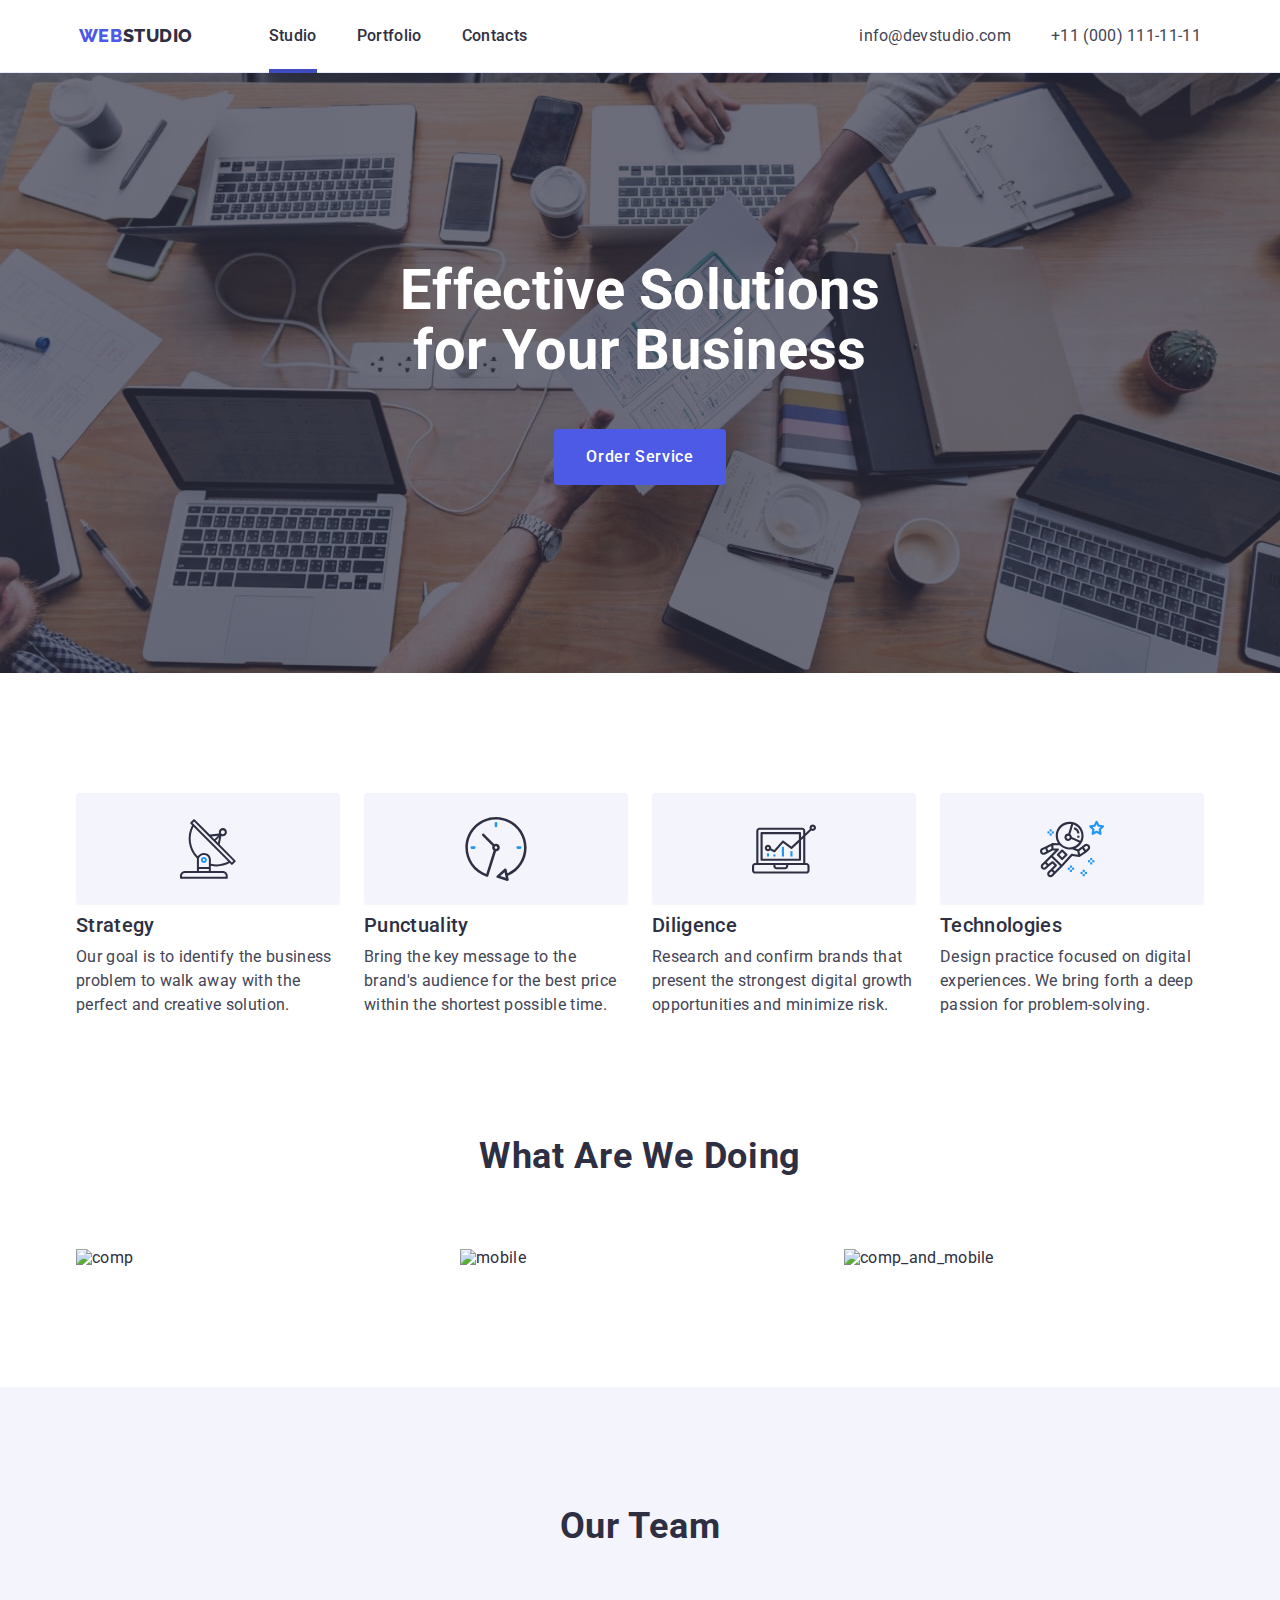
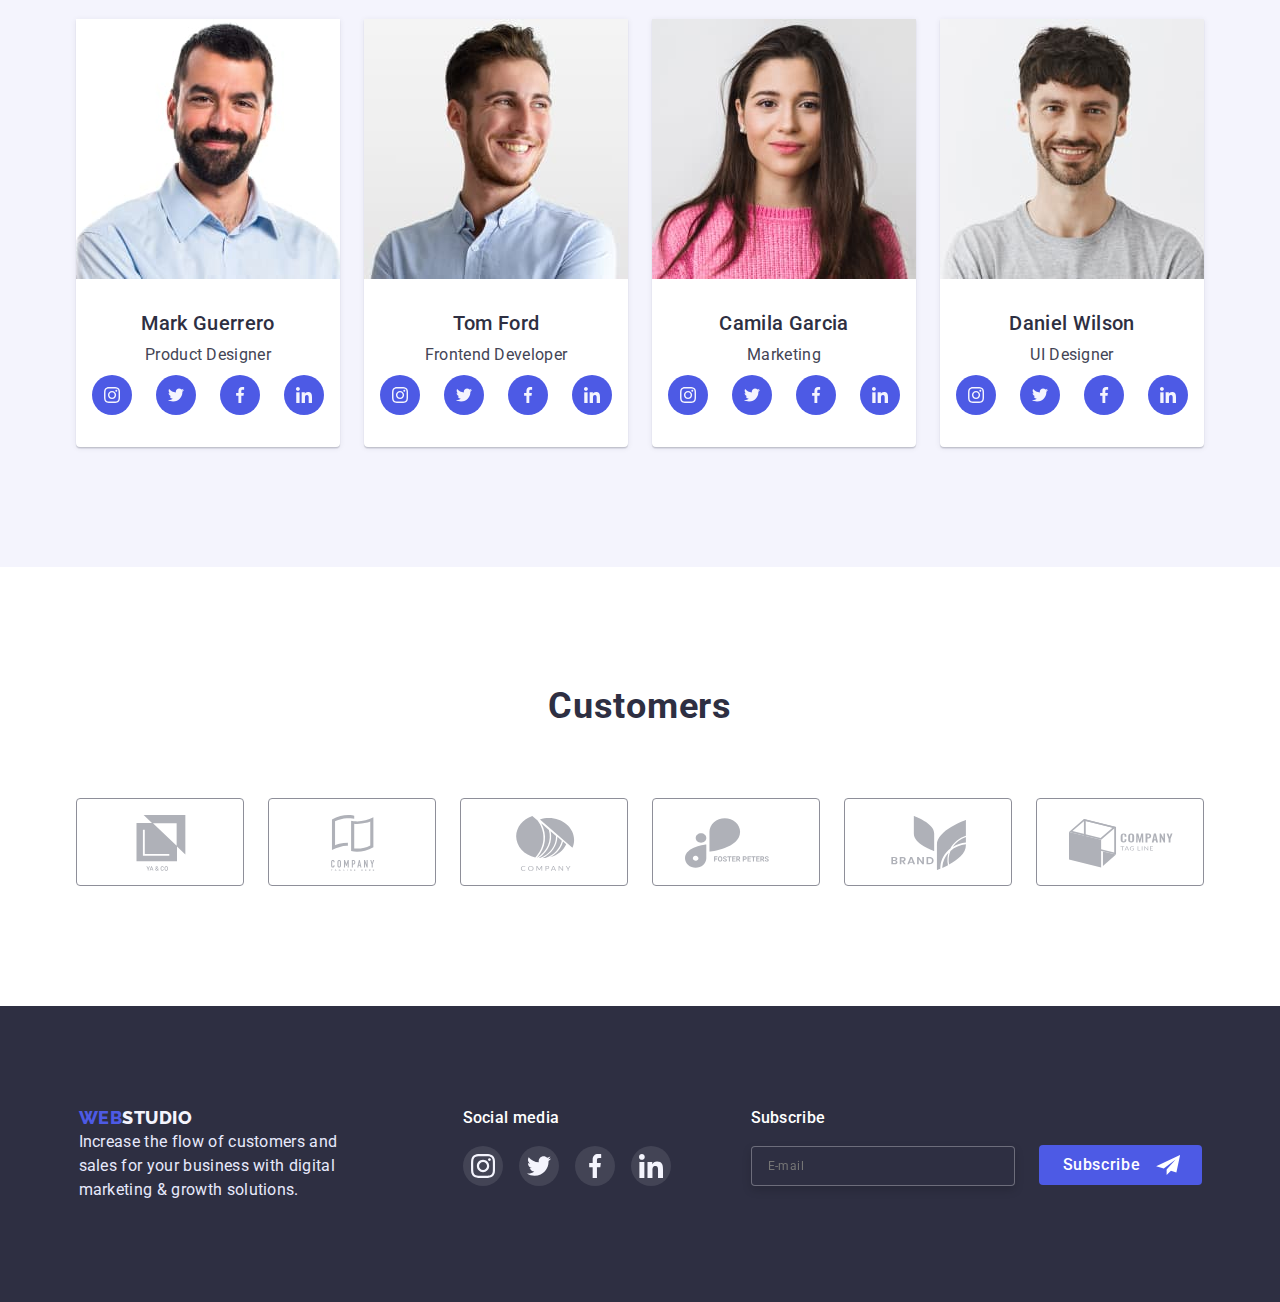
==== commit 7547bd84: "правка1" ====
--- a/index.html
+++ b/index.html
@@ -44,19 +44,20 @@
     
                 </ul>
             </address>
+            <button data-modal2-open class="hidden-tablet" type="button">
+                <svg class="hidden-tablet" width="32px" height="22px"
+                    aria-label="">
+                    <use class="icon-boorger" href="./images/icons.svg#icon-menu"></use>
+                </svg>
+            </button>            
         </div>
-        <button data-modal2-open class="hidden-tablet" type="menu-button">
-            <svg class="hidden-tablet" width="32px" height="22px"
-                 aria-label="">
-                <use class="icon-boorger" href="./images/icons.svg#icon-menu"></use>
-            </svg>
-        </button>
+
     </header>
 
     <main>
         <section class="section-order">
             <h1 class="title-h1">Effective Solutions<br> for Your Business</h1>
-            <button data-modal-open type="button" class="button-order" >Order Service</button>
+            <button data-modal-open type="button" class="button-order">Order Service</button>
         </section>
 
         <section>
@@ -117,13 +118,13 @@
                 <h2 class="title-h2">What are we doing</h2>
                 <ul class="doing-row">
                     <li class="doing-offset">
-                        <img src="./images/21.jpg" alt="comp" width="360">
+                        <img srcset="./images" src="./images/21.jpg 1x, ./images/21@2x.jpg 2x" alt="comp" width="360">
                     </li>
                     <li class="doing-offset">
-                        <img src="./images/22.jpg" alt="mobile" width="360">
+                        <img src="./images/22.jpg 1x, ./images/22@2x.jpg 2x" alt="mobile" width="360">
                     </li>
                     <li class="doing-offset">
-                        <img src="./images/23.jpg" alt="comp_and_mobile" width="360">
+                        <img src="./images/23.jpg, ./images/23@2x.jpg 2x" alt="comp_and_mobile" width="360">
                     </li>
                 </ul>
             </div>
@@ -134,7 +135,7 @@
                 <h2 class="title-h2">Our Team</h2>
                 <ul class="our-team-row">
                     <li class="our-team-cards">
-                        <img src="./images/31.jpg" alt="Mark_Guerrero" width="264">
+                        <img srcset="./images/31.jpg 1x, ./images/31@2x.jpg 2x" src="./images/31.jpg" alt="Mark_Guerrero" width="264">
                             <div class="our-team-text">
                                 <h3 class="our-team-name">Mark Guerrero</h3>
                                 <p class="profession">Product Designer</p>
@@ -176,7 +177,7 @@
                     </li>
 
                     <li class="our-team-cards">
-                        <img src="./images/32.jpg" alt="Tom_Ford" width="264">
+                        <img srcset="./images/32.jpg 1x, ./images/32@2x.jpg 2x" src="./images/32.jpg" alt="Tom_Ford" width="264">
                             <div class="our-team-text">
                                 <h3 class="our-team-name">Tom Ford</h3>
                                 <p  class="profession">Frontend Developer</p>
@@ -218,7 +219,7 @@
                     </li>
 
                     <li class="our-team-cards">
-                        <img src="./images/33.jpg" alt="Camila_Garcia" width="264">
+                        <img  srcset="./images/33.jpg 1x, ./images/33@2x.jpg 2x" src="./images/33.jpg" alt="Camila_Garcia" width="264">
                             <div class="our-team-text">
                                 <h3 class="our-team-name">Camila Garcia</h3>
                                 <p  class="profession">Marketing</p>
@@ -260,7 +261,7 @@
                     </li>
 
                     <li class="our-team-cards">
-                        <img src="./images/34.jpg" alt="Daniel_Wilson" width="264">
+                        <img  srcset="./images/34.jpg 1x, ./images/34@2x.jpg 2x" src="./images/34.jpg" alt="Daniel_Wilson" width="264">
                             <div class="our-team-text">
                                 <h3 class="our-team-name">Daniel Wilson</h3>
                                 <p  class="profession">UI Designer</p>
@@ -507,19 +508,53 @@
                         <a class="mob-navig active" href="">Contacts</a>
                     </li>
             </ul>
-                </nav>
-                <address>
-                    <ul class="">
-
-                        <li class="mob-contacts-offset">
-                            <a class="mob-fon" href="tel:+110001111111">+11 (000) 111-11-11</a>
-                        </li>
+
+            <address>
+                <ul class="mob-contacts">
+                    <li class="mob-contacts-offset">
+                        <a class="mob-fon" href="tel:+110001111111">+11 (000) 111-11-11</a>
+                    </li>
                 
-                        <li class="">
-                            <a class="mob-mail" href="mailto:info@devstudio.com">info@devstudio.com</a>
-                        </li>  
-
+                    <li class="">
+                        <a class="mob-mail" href="mailto:info@devstudio.com">info@devstudio.com</a>
+                    </li>  
+                </ul>
+            </address>
+            <div>      
+                <ul class="modal2-soc-net-row">     
+                    <li class="modal2-soc-net">
+                            <a href="">
+                                <svg class="modal2-soc-net-icon" width="16" height="16">
+                                    <use href="./images/icons.svg#icon-instagram-2"></use>
+                                </svg>
+                            </a>
+                        </li>
+                    
+                        <li class="modal2-soc-net">
+                            <a href="">
+                                <svg class="modal2-soc-net-icon" width="16" height="16">
+                                    <use href="./images/icons.svg#icon-twitter-1"></use>
+                                </svg>
+                            </a>
+                        </li>
+                    
+                        <li class="modal2-soc-net">
+                            <a href="">
+                                <svg class="modal2-soc-net-icon" width="" height="16">
+                                    <use href="./images/icons.svg#icon-facebook-1"></use>
+                                </svg>
+                            </a>
+                        </li>
+                    
+                        <li class="modal2-soc-net">
+                            <a href="">
+                                <svg class="modal2-soc-net-icon" width="16" height="16">
+                                    <use href="./images/icons.svg#icon-linkedin-1"></use>
+                                </svg>
+                            </a>
+                        </li>
                     </ul>
+            </div>
         </div>
     </div>
     <script src="./js/modal2.js"></script>
--- a/css/styles.css
+++ b/css/styles.css
@@ -138,7 +138,7 @@
 }
 
 .our-team-cards {
-    width: 264px;
+    max-width: 264px;
     /* margin-right: 24px; */
     border-radius: 0px 0px 4px 4px;
     background: var(--wight-button);
@@ -222,8 +222,6 @@
     /* margin-right: 24px; */
 
     transition: border var(--time_animation);
-
-
 }
 
 .customers-company:last-child {
@@ -260,9 +258,11 @@
     background-color: var(--basic-black);
 }
 
+.footer-logo {
+    margin-bottom: 16px;
+}
 .footer-text {
     width: 264px;
-    margin-top: 16px;
     color: var(--wight-footer-text);
     font-weight: 400;
     font-size: 16px;
@@ -397,6 +397,9 @@
     box-shadow: 0px 1px 1px rgba(0, 0, 0, 0.14), 0px 1px 3px rgba(0, 0, 0, 0.12), 0px 2px 1px rgba(0, 0, 0, 0.2);
     border-radius: 4px;
     padding: 24px 24px;
+/* 
+    overflow-y: scroll;
+    scroll-behavior: smooth; */
 }
 
 .close-modal {
@@ -641,7 +644,11 @@
     top: 0;
     width: 100%;
     height: 100%;
-    background-color: rgba(46, 47, 66, 0.4);
+    background-color: var(--wight-modal);
+
+    overflow-y: scroll;
+    overflow-x: scroll;
+    scroll-behavior: smooth;    
 }
 
 .backdrop2.is-hidden {
@@ -651,18 +658,20 @@
 
 .mob-modal {
     position: absolute;
-    top: 50%;
+    top: 100%;
     left: 50%;
     transform: translate(-50%, -50%);
 
     width: 428px;
     height: 796px;
     background-color: var(--wight-modal);
-    box-shadow: 0px 1px 1px rgba(0, 0, 0, 0.14), 0px 1px 3px rgba(0, 0, 0, 0.12), 0px 2px 1px rgba(0, 0, 0, 0.2);
+    /* box-shadow: 0px 1px 1px rgba(0, 0, 0, 0.14), 0px 1px 3px rgba(0, 0, 0, 0.12), 0px 2px 1px rgba(0, 0, 0, 0.2); */
     border-radius: 4px;
     /* padding-top: 24px; */
     padding-right: 24px;
     padding-left: 40px;
+
+
 }
 
 .close-modal2 {
@@ -722,11 +731,15 @@
     color: var(--ocean);
 }
 
+.mob-contacts {
+    margin-bottom: 48px;
+}
+
 .mob-contacts-offset {
     margin-bottom: 40px;
 }
 
-.mob-fon {
+/* .mob-fon {
     font-weight: 700;
     font-size: 36px;
     line-height: 1.1;
@@ -734,34 +747,87 @@
     text-transform: capitalize;
     color: var(--ocean);
 
-}
-
-.mob-mail {
+} */
+
+.mob-mail,
+.mob-fon {
     font-weight: 500;
     font-size: 20px;
     line-height: 1.2;
     letter-spacing: 0.02em;
     color: var(--gray);
-}
-
-
-
-
-@media screen and (max-width: 768px) {
+
+    transition: all var(--time_animation);
+}
+
+.mob-mail:hover,
+.mob-mail:focus,
+.mob-fon:hover,
+.mob-fon:focus {
+    font-weight: 700;
+    font-size: 36px;
+    line-height: 1.1;
+    letter-spacing: 0.02em;
+    text-transform: capitalize;
+    color: var(--ocean);
+}
+
+.modal2-soc-net-row {
+    display: flex;
+    justify-content: space-between;
+}
+
+.modal2-soc-net {
+    display: flex;
+    align-items: center;
+    justify-content: center;
+    width: 40px;
+    height: 40px;
+    border-radius: 50%;
+    background-color: var(--iris);
+
+
+    transition: background-color var(--time_animation);
+}
+
+.modal2-soc-net:hover,
+.modal2-soc-net:focus {
+    cursor: pointer;
+    background-color: var(--ocean);
+}
+
+.modal2-soc-net:last-child {
+    margin-right: 0px;
+}
+
+.modal2-soc-net-icon {
+    display: table-cell;
+    fill: var(--wight);
+}
+
+
+
+
+@media screen and (max-width: 767px) {
     
     .container {
-        width: 428px;
+        max-width: 480px;
     }  
 
     .header {
+        /* display: flex; */
+        padding: 16px 24px;
+
+    }
+
+    .header-row {
         display: flex;
-        padding: 16px 24px;
+        justify-content: space-between;        
     }
 
     .logo {
         /* margin-right: 250px; */
     }
-
     .icon-boorger {
        stroke: var(--basic-black); 
     }
@@ -796,7 +862,7 @@
         margin-left: auto;
         margin-right: auto;
         justify-content: center;
-        width: 396px;
+        max-width: 396px;
     }
 
     .our-advantages {
@@ -824,7 +890,6 @@
         line-height: 1.5;
         letter-spacing: 0.02em;
         color: var(--grey);
-
     }
 
     .our-advantages-offset {
@@ -851,23 +916,35 @@
     }
 
     .customers {
-        padding: 92px 0px;
+        padding: 96px 0px;
+    
+    }
+
+    .customers h2 {
+        margin-bottom: 72px;
     }
 
     .customers-row {
-        columns: 2;        
+        display: flex;
+        columns: 2;  
+        justify-content: center;      
         /* margin-left: auto;
         margin-left: auto; */
-        justify-content: center;
+        /* justify-content: ;         */
+        /* margin: 0 auto; */
     }
 
     .customers-company {
+        margin-right: 16px;
         margin-top: 72px;
-        margin-right: 16px;
     }
 
     .customers-company:nth-child(2n) {
         margin-right: 0px;
+    }
+
+    .customers-company:nth-child(-n+2) {
+        margin-top: 0px;
     }
 
     .footer {
@@ -878,13 +955,18 @@
         margin-left: auto;
         margin-right: auto;
         justify-content: center;
+        margin-bottom: 72px;
     }
 
     .footer-media-text {
         display: line;
-        margin-top: 72px;
-    }
-
+        /* margin-top: 72px; */
+    }
+
+    .footer-media-sigh-row {
+        margin-bottom: 72px;
+    }
+    
     .footer-logo,
     .footer-media-text,
     .footer-media-sigh-row {
@@ -897,9 +979,8 @@
        margin-left: auto;
        margin-right: auto;
        justify-content: center;        
-       width: 396px;
+       max-width: 396px;
        margin-bottom: 16px;
-
     }
 
     .subscribe-button {
@@ -922,7 +1003,7 @@
 
 
 
-@media screen and (min-width: 769px) and (max-width: 1439px) {
+@media screen and (min-width: 768px) and (max-width: 1199px) {
     
     .container {
         width: 768px;
@@ -1199,10 +1280,10 @@
 
 
 
-@media screen and (min-width: 1440px) {
+@media screen and (min-width: 1200px) {
 
     .container {
-        width: 1440px;
+        width: 1200px;
     }
 
     .logo {
